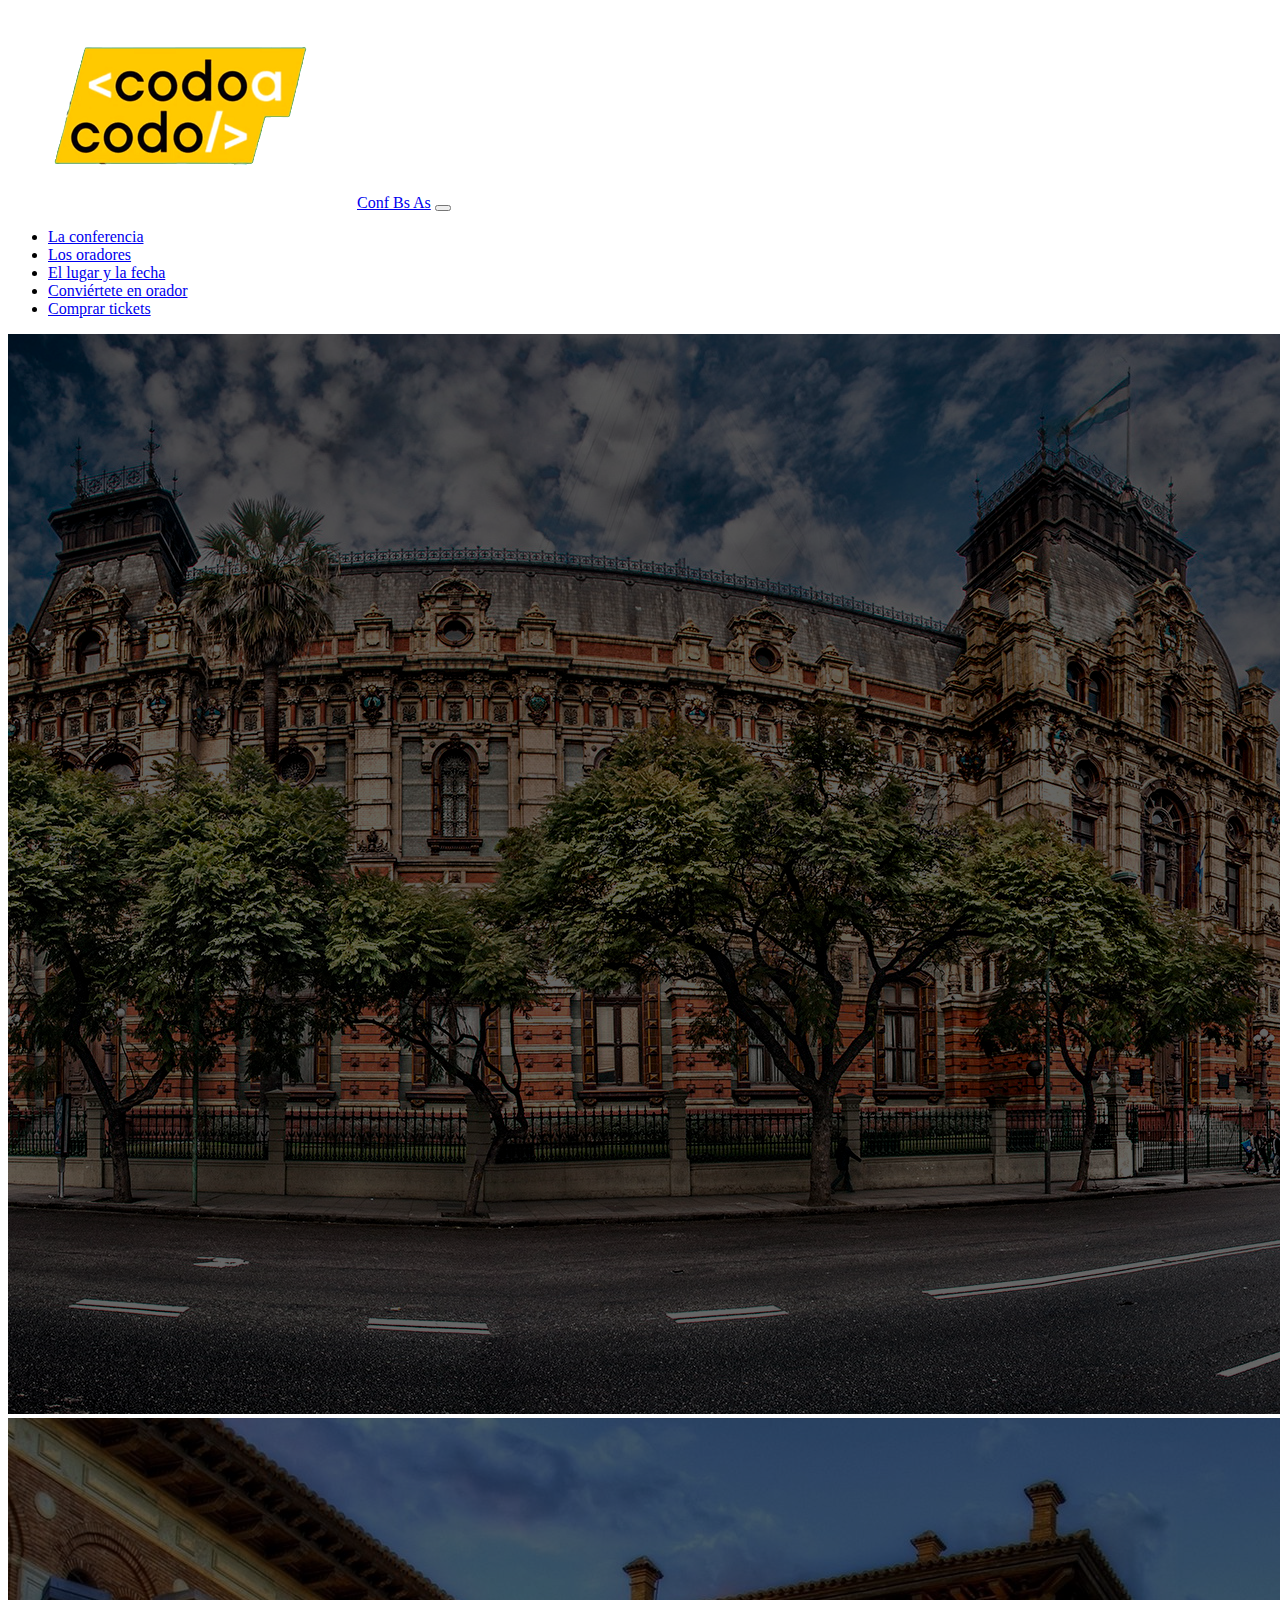
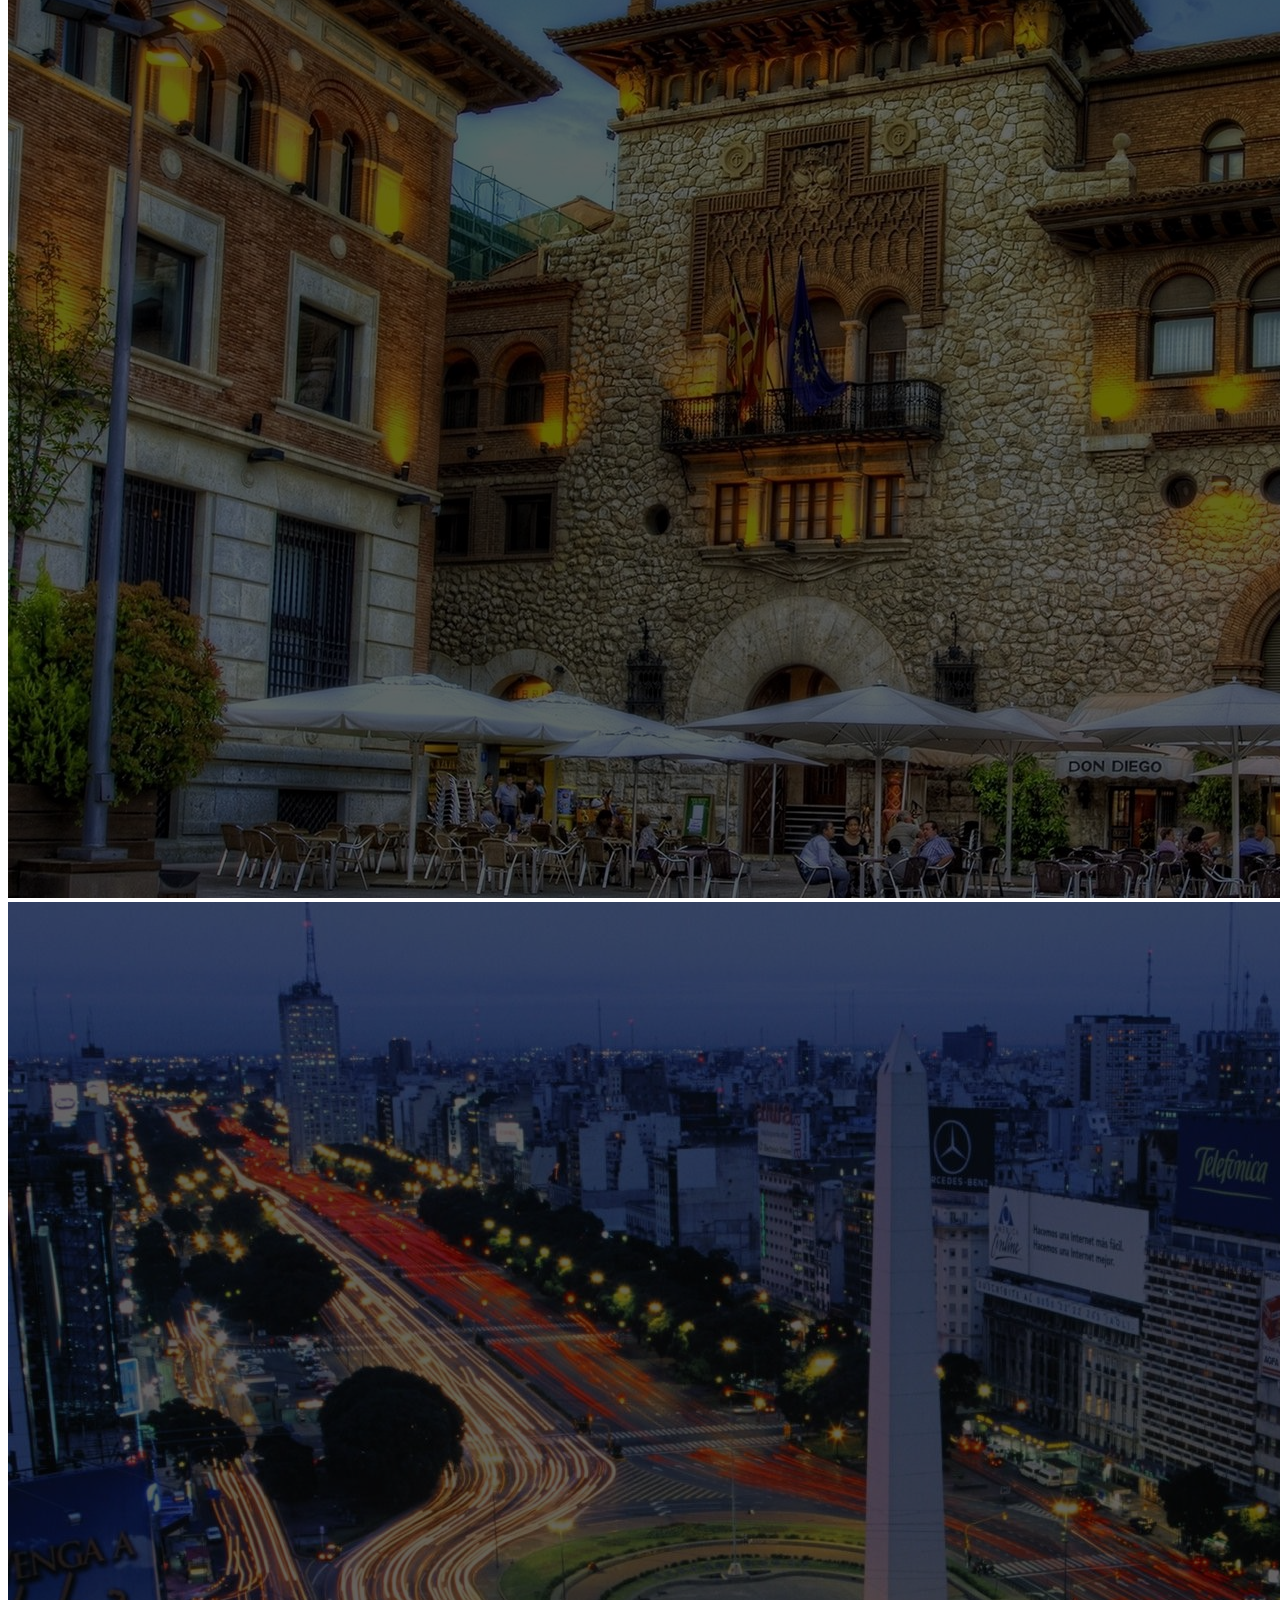
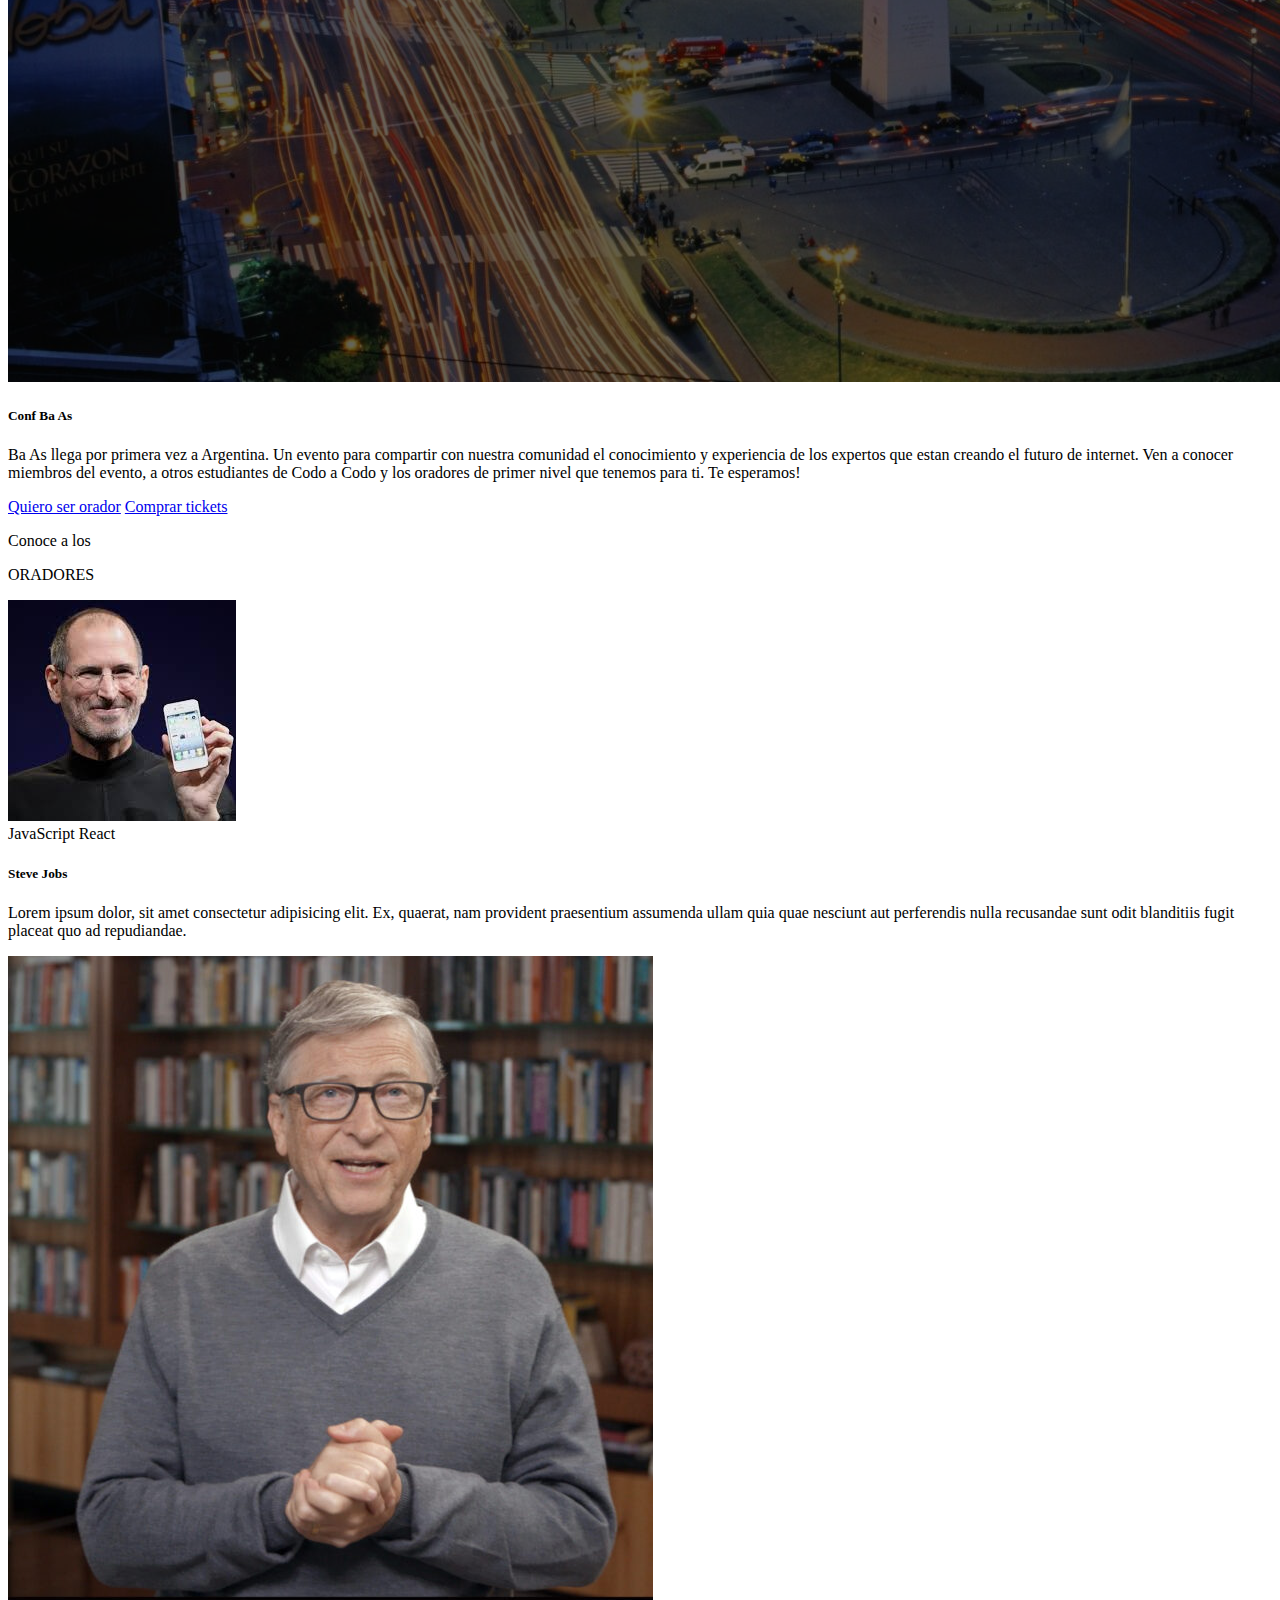
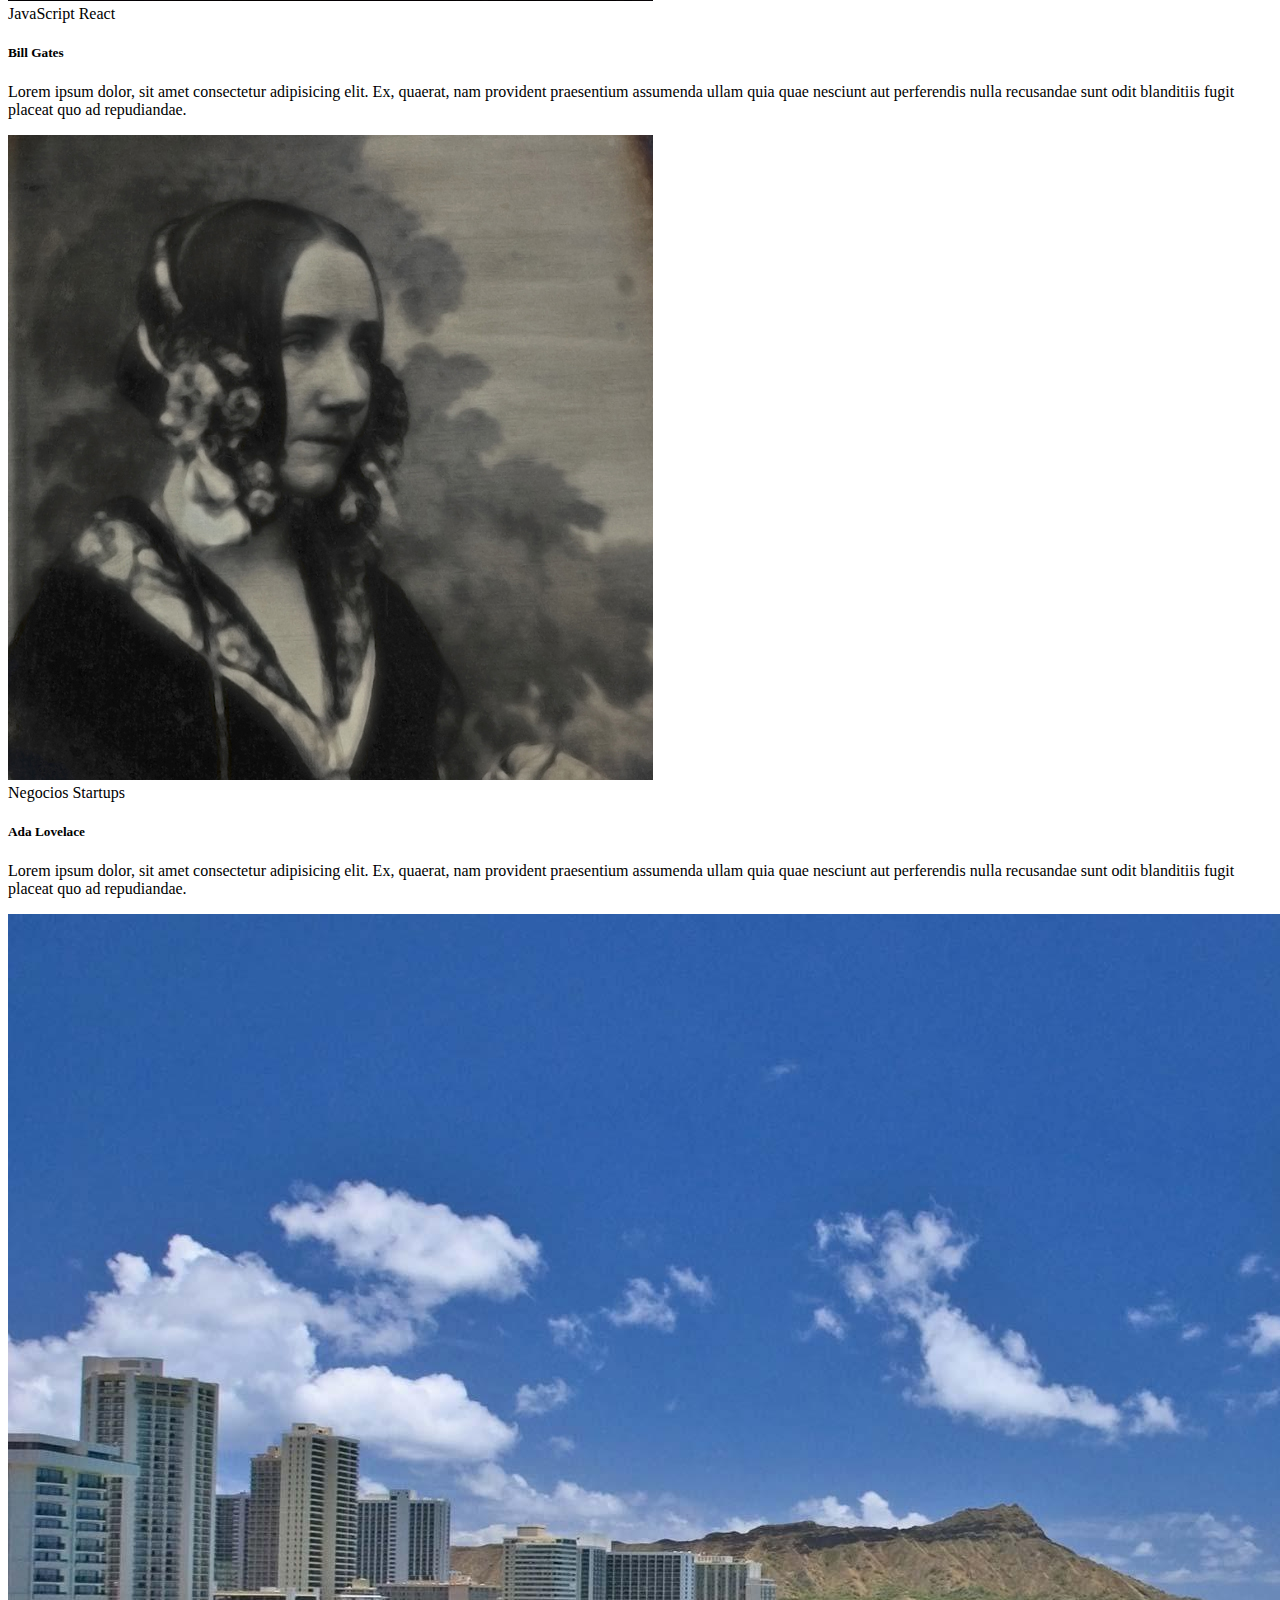
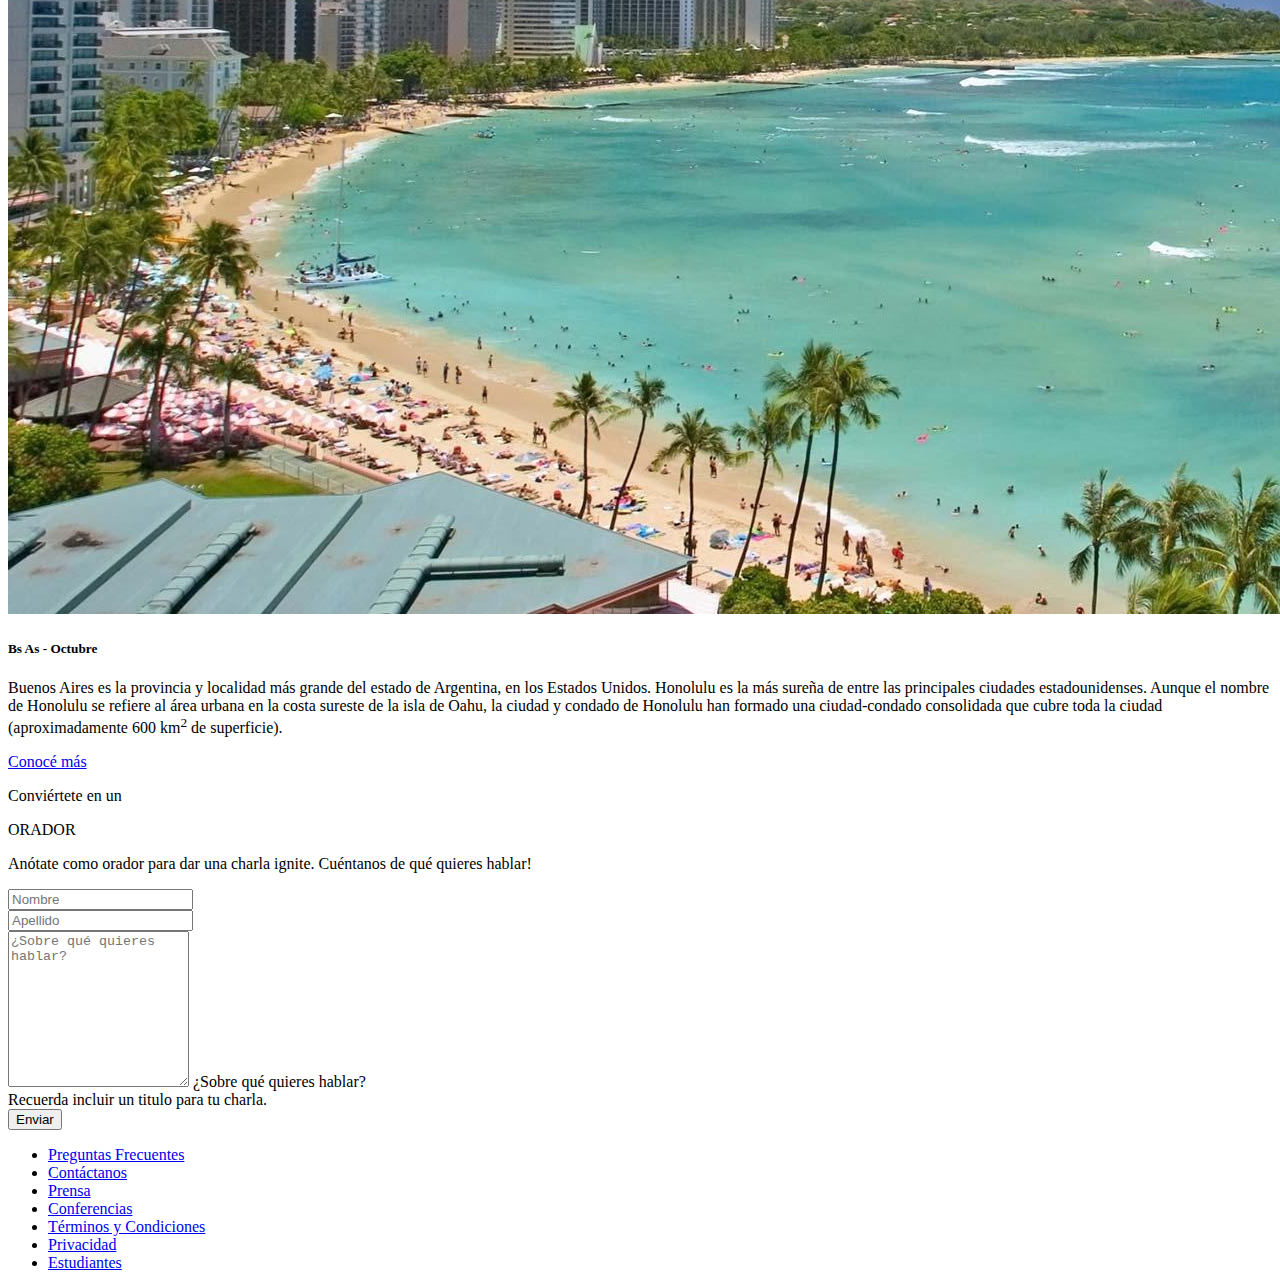
==== index.html @ 13a76f12 "Add files via upload" ====
<!DOCTYPE html>
<html lang="en">
<head>
    <meta charset="UTF-8">
    <meta http-equiv="X-UA-Compatible" content="IE=edge">
    <meta name="viewport" content="width=device-width, initial-scale=1.0">
    <link href="https://cdn.jsdelivr.net/npm/bootstrap@5.1.3/dist/css/bootstrap.min.css" rel="stylesheet" integrity="sha384-1BmE4kWBq78iYhFldvKuhfTAU6auU8tT94WrHftjDbrCEXSU1oBoqyl2QvZ6jIW3" crossorigin="anonymous">
    <link href="style.css" rel="stylesheet">
    <title>TP INTEGRADOR</title>
</head>
  <body>
   <header>
    
    <nav class="navbar fixed-top navbar-expand-lg navbar-dark bg-dark ">
      <div class="container">
        <div class="row">
          <div class="col-4">
        <a class="navbar-brand" href="#"><img src="./imagenes_integrador_front/codoacodo.png" alt="Codoacodo" class=" w-25">Conf Bs As</a></a>
        <button class="navbar-toggler" type="button" data-bs-toggle="collapse" data-bs-target="#navbarSupportedContent" aria-controls="navbarSupportedContent" aria-expanded="false" aria-label="Toggle navigation">
          <span class="navbar-toggler-icon"></span>
        </button></div>
        <div class="col-8">
        <div class="collapse navbar-collapse" id="navbarSupportedContent">
          <ul class="navbar-nav ms-auto mb-2 mb-lg-0">
            <li class="nav-item">
              <a class="nav-link active" aria-current="page" href="#">La conferencia</a>
            </li>
            <li class="nav-item">
              <a class="nav-link" href="#oradores">Los oradores</a>
            </li>
            <li class="nav-item">
              <a class="nav-link" href="#lugar">El lugar y la fecha</a>
            </li>
            <li class="nav-item">
              <a class="nav-link" href="#conviertete">Conviértete en orador</a>
            </li>
            <li class="nav-item">
              <a class="nav-link text-success" href="#">Comprar tickets</a>
            </li>
          </ul>
        </div>
      </div>
      </div>
      </div>
    </nav>
   </header>
   <main>
   <section>

    <div id="carouselExampleSlidesOnly" class=" carousel slide position-relative" data-bs-ride="carousel">
      <div class="carousel-inner">
        <div class="carousel-item active">
          <img src="./imagenes_integrador_front/ba1.jpg" class="d-block w-100 " alt="ba1">
        </div>
        <div class="carousel-item">
          <img src="./imagenes_integrador_front/ba2.jpg" class="d-block w-100" alt="ba2">
        </div>
        <div class="carousel-item">
          <img src="./imagenes_integrador_front/ba3.jpg" class="d-block w-100" alt="ba3">
        </div>
      </div>
    </div> 

        <div class="media-card w-50 position-absolute top-50 start-50 text-white">
          <div class="card-body text-end">
          <h5 class="card-title fs-2">Conf Ba As</h5>
          <p class="card-text fs-5">Ba As llega por primera vez a Argentina. Un evento para compartir con nuestra comunidad el conocimiento y experiencia de los expertos que estan creando el futuro de internet. Ven a conocer miembros del evento, a otros estudiantes de Codo a Codo y los oradores de primer nivel que tenemos para ti. Te esperamos!</p>
          <a href="#conviertete"  class="btn btn-outline-light fs-5">Quiero ser orador</a>
          <a href="#" class="btn btn-success fs-5">Comprar tickets</a>
        </div>
      </div>

      </section>
      
   <section id="oradores">
   <p class="text-center fs-5 mt-3">Conoce a los</p>
   <p class="text-center fs-3 fw-bold">ORADORES</h3>
    <div class="container">
    <div class="row">
      <div class="col-sm-12 col-md-4 mb-3">
        <div class="card h-100">
          <img src="./imagenes_integrador_front/steve.jpg" class="card-img-top" alt="steve">
          <div class="card-body">
            <span class="badge bg-warning text-dark">JavaScript</span>
            <span class="badge bg-info text-dark">React</span>
            <h5 class="card-title">Steve Jobs</h5>
            <p class="card-text">
              Lorem ipsum dolor, sit amet consectetur adipisicing elit. Ex,
              quaerat, nam provident praesentium assumenda ullam quia quae
              nesciunt aut perferendis nulla recusandae sunt odit blanditiis
              fugit placeat quo ad repudiandae.
            </p>
          </div>
        </div>
      </div>
      <div class="col-sm-12 col-md-4 mb-3">
        <div class="card h-100">
          <img src="./imagenes_integrador_front/bill.jpg" class="card-img-top" alt="bill">
          <div class="card-body">
            <span class="badge bg-warning text-dark">JavaScript</span>
                <span class="badge bg-info text-dark">React</span>
                <h5 class="card-title">Bill Gates</h5>
                <p class="card-text">
                  Lorem ipsum dolor, sit amet consectetur adipisicing elit. Ex,
                  quaerat, nam provident praesentium assumenda ullam quia quae
                  nesciunt aut perferendis nulla recusandae sunt odit blanditiis
                  fugit placeat quo ad repudiandae.
                </p>
          </div>
        </div>
      </div>
      <div class="col-sm-12 col-md-4 mb-3">
        <div class="card h-100">
          <img src="./imagenes_integrador_front/ada.jpeg" class="card-img-top" alt="ada">
          <div class="card-body">
            <span class="badge bg-secondary">Negocios</span>
            <span class="badge bg-danger">Startups</span>
            <h5 class="card-title">Ada Lovelace</h5>
            <p class="card-text">
              Lorem ipsum dolor, sit amet consectetur adipisicing elit. Ex,
              quaerat, nam provident praesentium assumenda ullam quia quae
              nesciunt aut perferendis nulla recusandae sunt odit blanditiis
              fugit placeat quo ad repudiandae.</p>
          </div>
        </div>
      </div>
    </div>
  </div>
   </section>
   <section id="lugar">
    <div class="container-fluid mt-3"> 
      <div class="row g-1">
        <div class="col-md-6 col-sm-12 ">
          <div class="card h-100">
         <img src="./imagenes_integrador_front/honolulu.jpg" class="img-fluid h-100"  alt="honolulu"/>
        </div>
        </div>
         <div class=" col-md-6 col-sm-12 ">
           <div class="card text-white bg-dark h-100 p-1">
           <div class="card-body">
           <h5 class="card-title fs-3">Bs As - Octubre</h5>
                 <p class="card-text">
                   Buenos Aires es la provincia y localidad más grande del estado
                   de Argentina, en los Estados Unidos. Honolulu es la más sureña
                   de entre las principales ciudades estadounidenses. Aunque el
                   nombre de Honolulu se refiere al área urbana en la costa
                   sureste de la isla de Oahu, la ciudad y condado de Honolulu
                   han formado una ciudad-condado consolidada que cubre toda la
                   ciudad (aproximadamente 600 km<sup>2</sup> de superficie).</p>
                 <a href="#" class="btn btn-outline-light">Conocé más</a>
        
       </div>
      </div>
      </div>
      </div>
    </div>
  </div>
   </section>
   <section id="conviertete">
     <div class="container">
       <div class="row mt-3">
         <div class="col">
          <p class="text-center fs-5 ">Conviértete en un</p>
          <p class="text-center fs-3 fw-bold">ORADOR</h3>
           <p class="text-center">Anótate como orador para dar una charla ignite. Cuéntanos de qué quieres hablar!</p>
          </div>
        </div>
           <form>
            <div class="row mb-3">
              <div class="col">
                <input type="text" class="form-control" placeholder="Nombre" aria-label="Nombre">
              </div>
              <div class="col">
                <input type="text" class="form-control" placeholder="Apellido" aria-label="Apellido">
              </div>
            </div>
            <div class="row mb-3">
                <div class=" col form-floating">
                  <textarea class="form-control" placeholder="¿Sobre qué quieres hablar?" id="floatingTextarea2" style="height: 150px"></textarea>
                  <label for="floatingTextarea2" class="fs-4 text-muted ">¿Sobre qué quieres hablar?</label>
                </div>
                <span >Recuerda incluir un titulo para tu charla.</span>
              </div>
            
            <button  type="submit" class="btn btn-success mb-3 w-100 fs-4">Enviar </button>
          </form>
         
       </div>
   </section>
  </main>
  <footer>
    <nav class="navbar navbar-expand-md navbar-dark bg-dark mt-3 ">
      <div class="container-fluid justify-content-center">
       
          <ul class="navbar-nav p-4 ms-5">
            <li class="nav-item">
              <a class="nav-link" href="#">Preguntas Frecuentes</a>
            </li>
            <li class="nav-item">
              <a class="nav-link" href="#">Contáctanos</a>
            </li>
            <li class="nav-item">
              <a class="nav-link" href="#">Prensa</a>
            </li>
            <li class="nav-item">
              <a class="nav-link" href="#">Conferencias</a>
            </li>
            <li class="nav-item">
              <a class="nav-link" href="#">Términos y Condiciones</a>
            </li>
            <li class="nav-item">
              <a class="nav-link" href="#">Privacidad</a>
            </li>
            <li class="nav-item">
              <a class="nav-link" href="#">Estudiantes</a>
            </li>
          </ul>
        
      </div>
    </nav>
  </footer>
    
    <script src="https://cdn.jsdelivr.net/npm/bootstrap@5.1.3/dist/js/bootstrap.bundle.min.js" integrity="sha384-ka7Sk0Gln4gmtz2MlQnikT1wXgYsOg+OMhuP+IlRH9sENBO0LRn5q+8nbTov4+1p" crossorigin="anonymous"></script>

</body>
</html>
---- style.css ----
.carousel-item img{
    
    filter: brightness(40%);
}
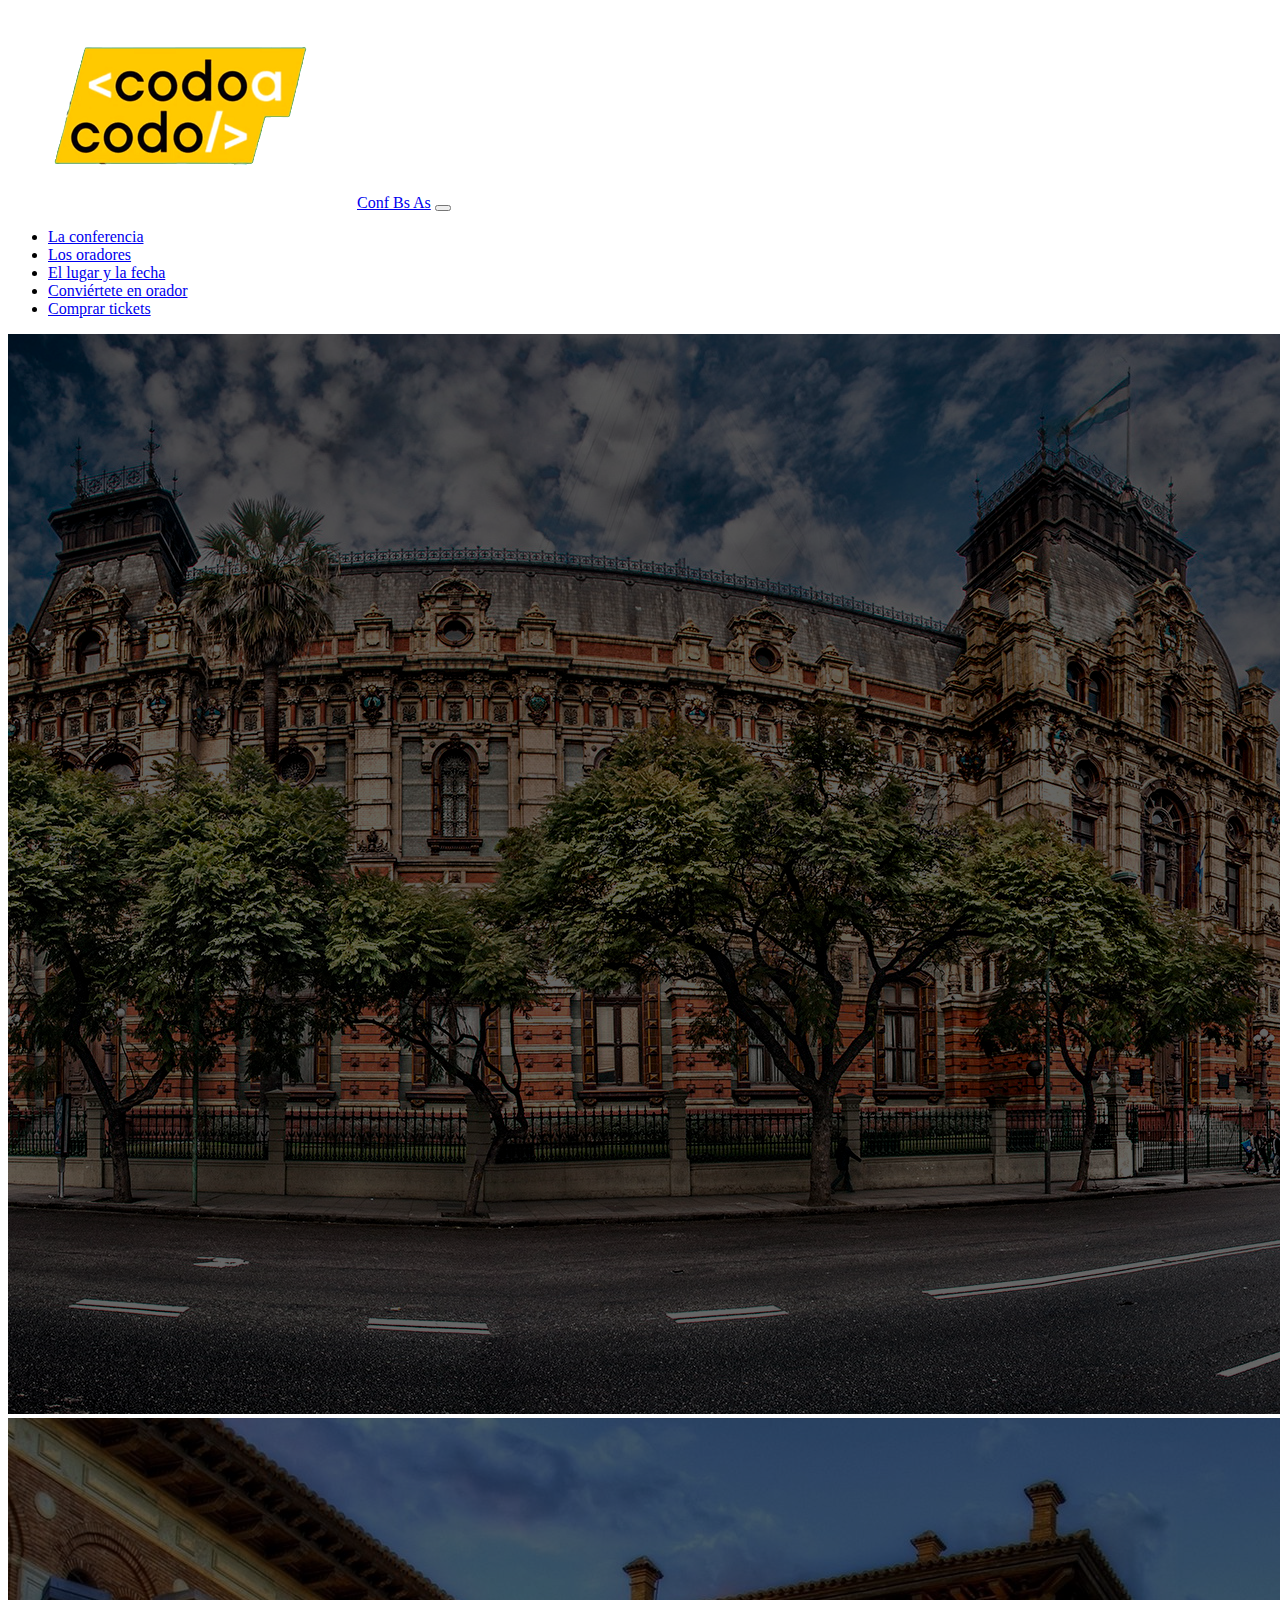
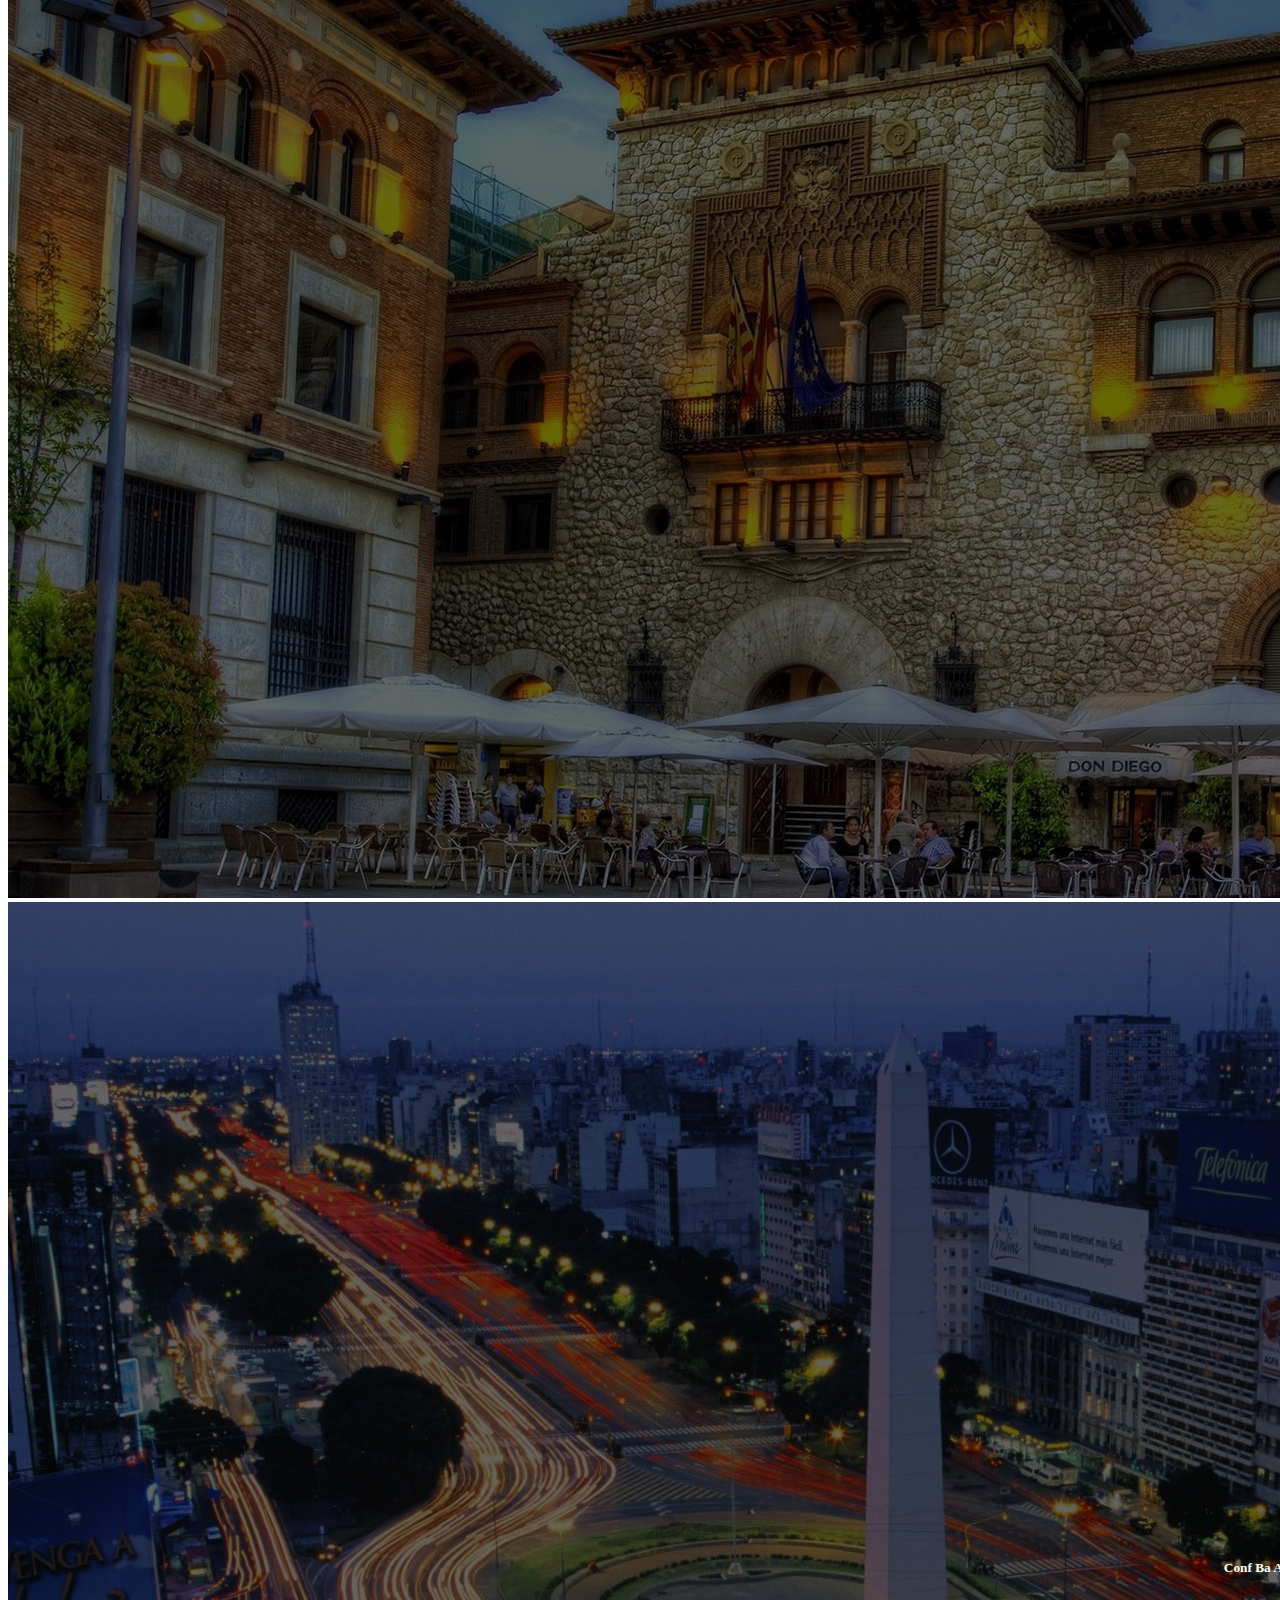
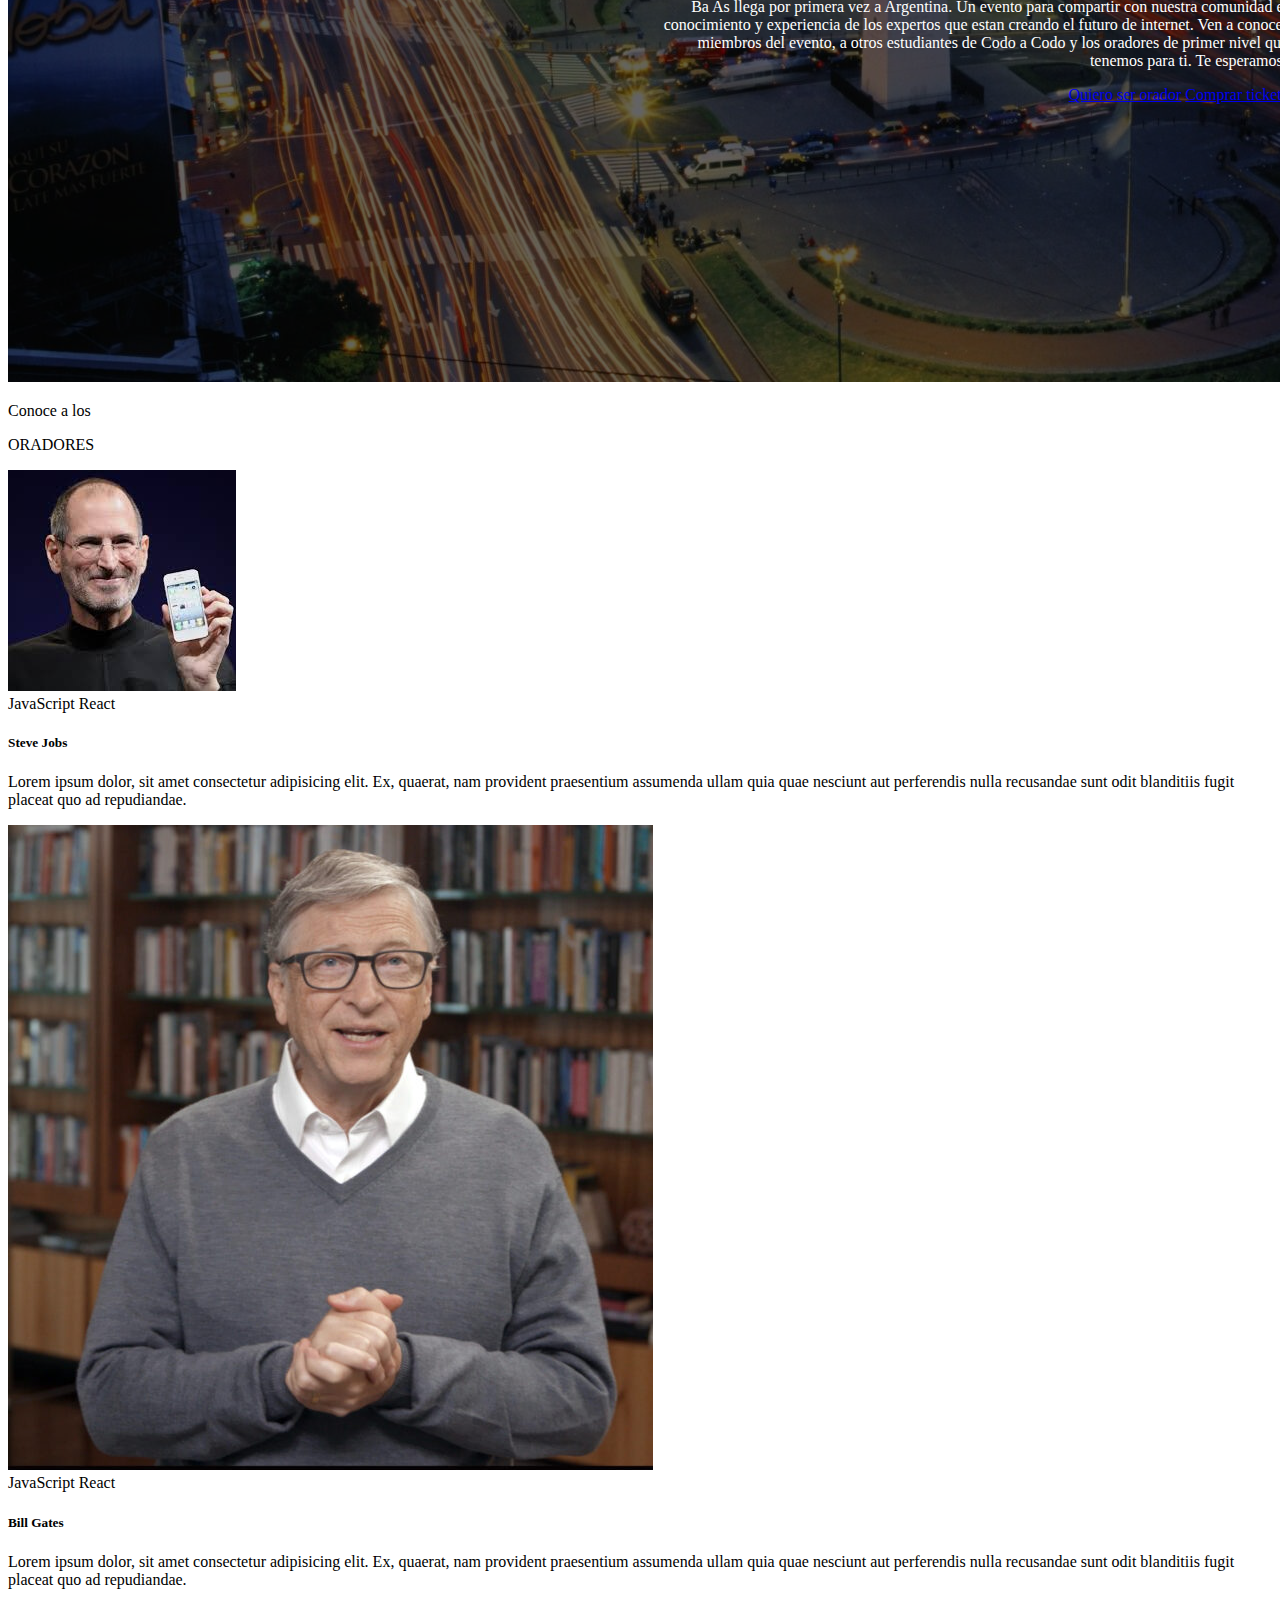
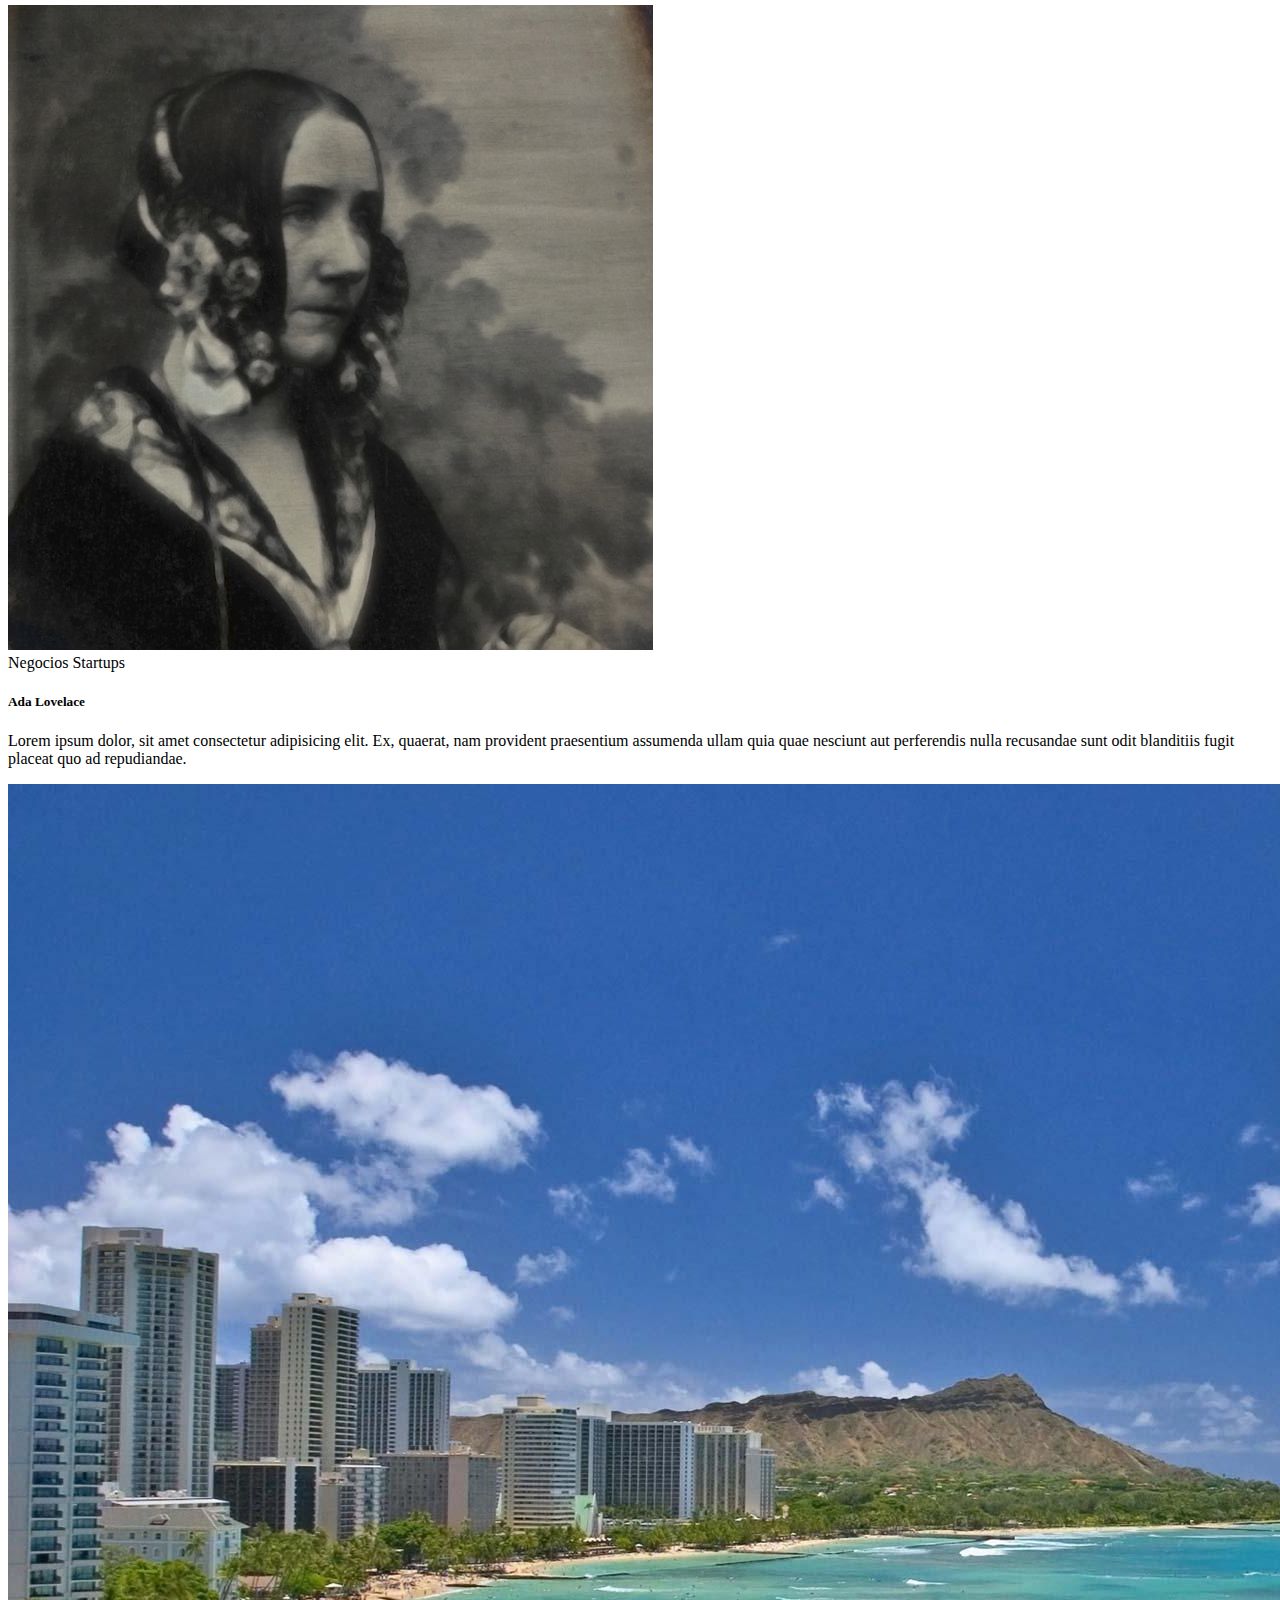
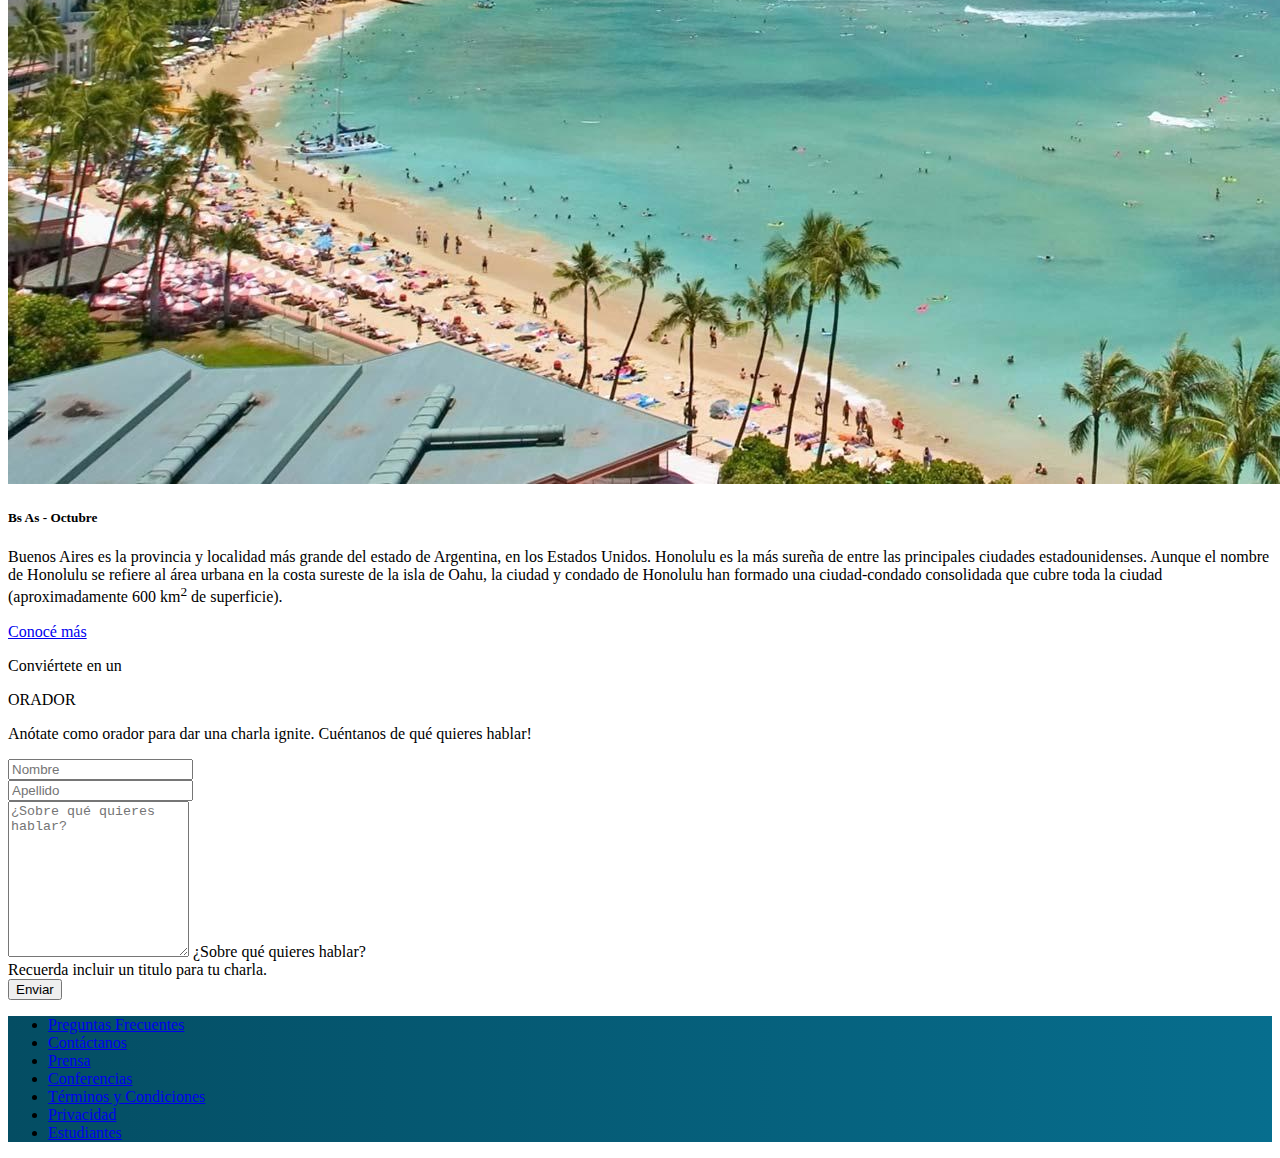
==== commit 1bc221f7: "Add files via upload" ====
--- a/index.html
+++ b/index.html
@@ -1,226 +1,245 @@
 <!DOCTYPE html>
 <html lang="en">
+
 <head>
-    <meta charset="UTF-8">
-    <meta http-equiv="X-UA-Compatible" content="IE=edge">
-    <meta name="viewport" content="width=device-width, initial-scale=1.0">
-    <link href="https://cdn.jsdelivr.net/npm/bootstrap@5.1.3/dist/css/bootstrap.min.css" rel="stylesheet" integrity="sha384-1BmE4kWBq78iYhFldvKuhfTAU6auU8tT94WrHftjDbrCEXSU1oBoqyl2QvZ6jIW3" crossorigin="anonymous">
-    <link href="style.css" rel="stylesheet">
-    <title>TP INTEGRADOR</title>
+  <meta charset="UTF-8">
+  <meta http-equiv="X-UA-Compatible" content="IE=edge">
+  <meta name="viewport" content="width=device-width, initial-scale=1.0">
+  <link href="https://cdn.jsdelivr.net/npm/bootstrap@5.1.3/dist/css/bootstrap.min.css" rel="stylesheet"
+    integrity="sha384-1BmE4kWBq78iYhFldvKuhfTAU6auU8tT94WrHftjDbrCEXSU1oBoqyl2QvZ6jIW3" crossorigin="anonymous">
+  <link href="style.css" rel="stylesheet">
+ 
+  <title>TP INTEGRADOR</title>
 </head>
-  <body>
-   <header>
-    
-    <nav class="navbar fixed-top navbar-expand-lg navbar-dark bg-dark ">
+
+<body>
+  <header>
+    <div class="container">
+      <nav class=" row navbar fixed-top navbar-expand-lg navbar-dark bg-dark ">
+
+        <div class="col-auto text-center">
+          <a class="navbar-brand " href="#"><img src="./imagenes_integrador_front/codoacodo.png" alt="Codoacodo"
+              class=" w-25">Conf Bs As</a>
+          <button class="navbar-toggler" type="button" data-bs-toggle="collapse"
+            data-bs-target="#navbarSupportedContent" aria-controls="navbarSupportedContent" aria-expanded="false"
+            aria-label="Toggle navigation">
+            <span class="navbar-toggler-icon"></span>
+          </button>
+        </div>
+
+
+        <div class="col-auto collapse navbar-collapse justify-content-end" id="navbarSupportedContent">
+          <ul class="navbar-nav mb-2 mb-lg-0">
+            <li class="nav-item">
+              <a class="nav-link active" aria-current="page" href="#descripcion">La conferencia</a>
+            </li>
+            <li class="nav-item">
+              <a class="nav-link" href="#oradores">Los oradores</a>
+            </li>
+            <li class="nav-item">
+              <a class="nav-link" href="#lugar">El lugar y la fecha</a>
+            </li>
+            <li class="nav-item">
+              <a class="nav-link" href="#conviertete">Conviértete en orador</a>
+            </li>
+            <li class="nav-item">
+              <a class="nav-link text-success" href="compra.html">Comprar tickets</a>
+            </li>
+          </ul>
+        </div>
+
+      </nav>
+    </div>
+
+  </header>
+  <main>
+    <section>
+
+      <div id="carouselExampleSlidesOnly" class="carousel slide " data-bs-ride="carousel">
+        <div class="carousel-inner">
+          <div class="carousel-item active">
+            <img src="./imagenes_integrador_front/ba1.jpg" class="d-block w-100 " alt="ba1">
+          </div>
+          <div class="carousel-item">
+            <img src="./imagenes_integrador_front/ba2.jpg" class="d-block w-100" alt="ba2">
+          </div>
+          <div class="carousel-item">
+            <img src="./imagenes_integrador_front/ba3.jpg" class="d-block w-100" alt="ba3">
+          </div>
+        </div>
+
+      </div>
+
+      <div class="descripcion" id="descripcion">
+        <div class="card-body">
+          <h5 class="card-title fs-2">Conf Ba As</h5>
+          <p class="card-text fs-5">Ba As llega por primera vez a Argentina. Un evento para compartir con nuestra
+            comunidad el conocimiento y experiencia de los expertos que estan creando el futuro de internet. Ven a
+            conocer miembros del evento, a otros estudiantes de Codo a Codo y los oradores de primer nivel que tenemos
+            para ti. Te esperamos!</p>
+          <a href="#conviertete" class=" btn-orador btn btn-outline-light fs-5">Quiero ser orador</a>
+          <a href="compra.html" class="btn btn-success fs-5">Comprar tickets</a>
+
+        </div>
+      </div>
+
+    </section>
+
+    <section id="oradores">
+
       <div class="container">
-        <div class="row">
-          <div class="col-4">
-        <a class="navbar-brand" href="#"><img src="./imagenes_integrador_front/codoacodo.png" alt="Codoacodo" class=" w-25">Conf Bs As</a></a>
-        <button class="navbar-toggler" type="button" data-bs-toggle="collapse" data-bs-target="#navbarSupportedContent" aria-controls="navbarSupportedContent" aria-expanded="false" aria-label="Toggle navigation">
-          <span class="navbar-toggler-icon"></span>
-        </button></div>
-        <div class="col-8">
-        <div class="collapse navbar-collapse" id="navbarSupportedContent">
-          <ul class="navbar-nav ms-auto mb-2 mb-lg-0">
-            <li class="nav-item">
-              <a class="nav-link active" aria-current="page" href="#">La conferencia</a>
-            </li>
-            <li class="nav-item">
-              <a class="nav-link" href="#oradores">Los oradores</a>
-            </li>
-            <li class="nav-item">
-              <a class="nav-link" href="#lugar">El lugar y la fecha</a>
-            </li>
-            <li class="nav-item">
-              <a class="nav-link" href="#conviertete">Conviértete en orador</a>
-            </li>
-            <li class="nav-item">
-              <a class="nav-link text-success" href="#">Comprar tickets</a>
-            </li>
-          </ul>
-        </div>
-      </div>
-      </div>
-      </div>
-    </nav>
-   </header>
-   <main>
-   <section>
-
-    <div id="carouselExampleSlidesOnly" class=" carousel slide position-relative" data-bs-ride="carousel">
-      <div class="carousel-inner">
-        <div class="carousel-item active">
-          <img src="./imagenes_integrador_front/ba1.jpg" class="d-block w-100 " alt="ba1">
-        </div>
-        <div class="carousel-item">
-          <img src="./imagenes_integrador_front/ba2.jpg" class="d-block w-100" alt="ba2">
-        </div>
-        <div class="carousel-item">
-          <img src="./imagenes_integrador_front/ba3.jpg" class="d-block w-100" alt="ba3">
-        </div>
-      </div>
-    </div> 
-
-        <div class="media-card w-50 position-absolute top-50 start-50 text-white">
-          <div class="card-body text-end">
-          <h5 class="card-title fs-2">Conf Ba As</h5>
-          <p class="card-text fs-5">Ba As llega por primera vez a Argentina. Un evento para compartir con nuestra comunidad el conocimiento y experiencia de los expertos que estan creando el futuro de internet. Ven a conocer miembros del evento, a otros estudiantes de Codo a Codo y los oradores de primer nivel que tenemos para ti. Te esperamos!</p>
-          <a href="#conviertete"  class="btn btn-outline-light fs-5">Quiero ser orador</a>
-          <a href="#" class="btn btn-success fs-5">Comprar tickets</a>
-        </div>
-      </div>
-
-      </section>
-      
-   <section id="oradores">
-   <p class="text-center fs-5 mt-3">Conoce a los</p>
-   <p class="text-center fs-3 fw-bold">ORADORES</h3>
-    <div class="container">
-    <div class="row">
-      <div class="col-sm-12 col-md-4 mb-3">
-        <div class="card h-100">
-          <img src="./imagenes_integrador_front/steve.jpg" class="card-img-top" alt="steve">
-          <div class="card-body">
-            <span class="badge bg-warning text-dark">JavaScript</span>
-            <span class="badge bg-info text-dark">React</span>
-            <h5 class="card-title">Steve Jobs</h5>
-            <p class="card-text">
-              Lorem ipsum dolor, sit amet consectetur adipisicing elit. Ex,
-              quaerat, nam provident praesentium assumenda ullam quia quae
-              nesciunt aut perferendis nulla recusandae sunt odit blanditiis
-              fugit placeat quo ad repudiandae.
-            </p>
-          </div>
-        </div>
-      </div>
-      <div class="col-sm-12 col-md-4 mb-3">
-        <div class="card h-100">
-          <img src="./imagenes_integrador_front/bill.jpg" class="card-img-top" alt="bill">
-          <div class="card-body">
-            <span class="badge bg-warning text-dark">JavaScript</span>
+        <div class="row mt-3">
+          <div class="col text-center">
+            <p class="fs-5 mt-3">Conoce a los</p>
+            <p class="fs-3 fw-bold">ORADORES</h3>
+          </div>
+        </div>
+        <div class="row row-cols-1 row-cols-md-3 g-4 mb-5">
+          <div class="col">
+            <div class="card h-100">
+              <img src="./imagenes_integrador_front/steve.jpg" class="card-img-top" alt="steve">
+              <div class="card-body">
+                <span class="badge bg-warning text-dark">JavaScript</span>
                 <span class="badge bg-info text-dark">React</span>
-                <h5 class="card-title">Bill Gates</h5>
+                <h5 class="card-title">Steve Jobs</h5>
                 <p class="card-text">
                   Lorem ipsum dolor, sit amet consectetur adipisicing elit. Ex,
                   quaerat, nam provident praesentium assumenda ullam quia quae
                   nesciunt aut perferendis nulla recusandae sunt odit blanditiis
                   fugit placeat quo ad repudiandae.
                 </p>
-          </div>
-        </div>
-      </div>
-      <div class="col-sm-12 col-md-4 mb-3">
-        <div class="card h-100">
-          <img src="./imagenes_integrador_front/ada.jpeg" class="card-img-top" alt="ada">
-          <div class="card-body">
-            <span class="badge bg-secondary">Negocios</span>
-            <span class="badge bg-danger">Startups</span>
-            <h5 class="card-title">Ada Lovelace</h5>
-            <p class="card-text">
-              Lorem ipsum dolor, sit amet consectetur adipisicing elit. Ex,
-              quaerat, nam provident praesentium assumenda ullam quia quae
-              nesciunt aut perferendis nulla recusandae sunt odit blanditiis
-              fugit placeat quo ad repudiandae.</p>
-          </div>
-        </div>
-      </div>
-    </div>
-  </div>
-   </section>
-   <section id="lugar">
-    <div class="container-fluid mt-3"> 
-      <div class="row g-1">
-        <div class="col-md-6 col-sm-12 ">
-          <div class="card h-100">
-         <img src="./imagenes_integrador_front/honolulu.jpg" class="img-fluid h-100"  alt="honolulu"/>
-        </div>
-        </div>
-         <div class=" col-md-6 col-sm-12 ">
-           <div class="card text-white bg-dark h-100 p-1">
-           <div class="card-body">
-           <h5 class="card-title fs-3">Bs As - Octubre</h5>
-                 <p class="card-text">
-                   Buenos Aires es la provincia y localidad más grande del estado
-                   de Argentina, en los Estados Unidos. Honolulu es la más sureña
-                   de entre las principales ciudades estadounidenses. Aunque el
-                   nombre de Honolulu se refiere al área urbana en la costa
-                   sureste de la isla de Oahu, la ciudad y condado de Honolulu
-                   han formado una ciudad-condado consolidada que cubre toda la
-                   ciudad (aproximadamente 600 km<sup>2</sup> de superficie).</p>
-                 <a href="#" class="btn btn-outline-light">Conocé más</a>
-        
-       </div>
-      </div>
-      </div>
-      </div>
-    </div>
-  </div>
-   </section>
-   <section id="conviertete">
-     <div class="container">
-       <div class="row mt-3">
-         <div class="col">
-          <p class="text-center fs-5 ">Conviértete en un</p>
-          <p class="text-center fs-3 fw-bold">ORADOR</h3>
-           <p class="text-center">Anótate como orador para dar una charla ignite. Cuéntanos de qué quieres hablar!</p>
-          </div>
-        </div>
-           <form>
-            <div class="row mb-3">
-              <div class="col">
-                <input type="text" class="form-control" placeholder="Nombre" aria-label="Nombre">
-              </div>
-              <div class="col">
-                <input type="text" class="form-control" placeholder="Apellido" aria-label="Apellido">
-              </div>
-            </div>
-            <div class="row mb-3">
-                <div class=" col form-floating">
-                  <textarea class="form-control" placeholder="¿Sobre qué quieres hablar?" id="floatingTextarea2" style="height: 150px"></textarea>
-                  <label for="floatingTextarea2" class="fs-4 text-muted ">¿Sobre qué quieres hablar?</label>
-                </div>
-                <span >Recuerda incluir un titulo para tu charla.</span>
-              </div>
-            
-            <button  type="submit" class="btn btn-success mb-3 w-100 fs-4">Enviar </button>
-          </form>
-         
-       </div>
-   </section>
+              </div>
+            </div>
+          </div>
+          <div class="col">
+            <div class="card h-100">
+              <img src="./imagenes_integrador_front/bill.jpg" class="card-img-top" alt="bill">
+              <div class="card-body">
+                <span class="badge bg-warning text-dark">JavaScript</span>
+                <span class="badge bg-info text-dark">React</span>
+                <h5 class="card-title">Bill Gates</h5>
+                <p class="card-text">
+                  Lorem ipsum dolor, sit amet consectetur adipisicing elit. Ex,
+                  quaerat, nam provident praesentium assumenda ullam quia quae
+                  nesciunt aut perferendis nulla recusandae sunt odit blanditiis
+                  fugit placeat quo ad repudiandae.
+                </p>
+              </div>
+            </div>
+          </div>
+          <div class="col">
+            <div class="card h-100">
+              <img src="./imagenes_integrador_front/ada.jpeg" class="card-img-top" alt="ada">
+              <div class="card-body">
+                <span class="badge bg-secondary">Negocios</span>
+                <span class="badge bg-danger">Startups</span>
+                <h5 class="card-title">Ada Lovelace</h5>
+                <p class="card-text">
+                  Lorem ipsum dolor, sit amet consectetur adipisicing elit. Ex,
+                  quaerat, nam provident praesentium assumenda ullam quia quae
+                  nesciunt aut perferendis nulla recusandae sunt odit blanditiis
+                  fugit placeat quo ad repudiandae.</p>
+              </div>
+            </div>
+          </div>
+        </div>
+      </div>
+    </section>
+    <section id="lugar">
+      <div class="container-fluid">
+        <div class="row row-cols-1 row-cols-md-2 g-1">
+          <div class="col ">
+            <img src="./imagenes_integrador_front/honolulu.jpg" class="img-fluid h-100" alt="honolulu">
+          </div>
+          <div class=" col ">
+            <div class="card text-white bg-dark h-100 p-1">
+              <div class="card-body">
+                <h5 class="card-title fs-3">Bs As - Octubre</h5>
+                <p class="card-text">
+                  Buenos Aires es la provincia y localidad más grande del estado
+                  de Argentina, en los Estados Unidos. Honolulu es la más sureña
+                  de entre las principales ciudades estadounidenses. Aunque el
+                  nombre de Honolulu se refiere al área urbana en la costa
+                  sureste de la isla de Oahu, la ciudad y condado de Honolulu
+                  han formado una ciudad-condado consolidada que cubre toda la
+                  ciudad (aproximadamente 600 km<sup>2</sup> de superficie).</p>
+                <a href="#" class="btn btn-outline-light">Conocé más</a>
+
+              </div>
+            </div>
+          </div>
+        </div>
+      </div>
+      </div>
+    </section>
+    <section id="conviertete">
+      <div class="container">
+        <div class="row mt-3">
+          <div class="col text-center">
+            <p class="fs-5 ">Conviértete en un</p>
+            <p class="fs-3 fw-bold">ORADOR</h3>
+            <p>Anótate como orador para dar una charla ignite. Cuéntanos de qué quieres hablar!</p>
+          </div>
+        </div>
+        <form>
+          <div class="row mb-3">
+            <div class="col">
+              <input type="text" class="form-control" placeholder="Nombre" aria-label="Nombre">
+            </div>
+            <div class="col">
+              <input type="text" class="form-control" placeholder="Apellido" aria-label="Apellido">
+            </div>
+          </div>
+          <div class="row mb-3">
+            <div class=" col form-floating">
+              <textarea class="form-control" placeholder="¿Sobre qué quieres hablar?" id="floatingTextarea2"
+                style="height: 150px"></textarea>
+              <label for="floatingTextarea2" class="fs-4 text-muted ">¿Sobre qué quieres hablar?</label>
+            </div>
+            <span>Recuerda incluir un titulo para tu charla.</span>
+          </div>
+
+          <button type="submit" class="btn btn-success mb-3 w-100 fs-4">Enviar </button>
+        </form>
+
+      </div>
+    </section>
   </main>
   <footer>
-    <nav class="navbar navbar-expand-md navbar-dark bg-dark mt-3 ">
-      <div class="container-fluid justify-content-center">
-       
-          <ul class="navbar-nav p-4 ms-5">
-            <li class="nav-item">
-              <a class="nav-link" href="#">Preguntas Frecuentes</a>
-            </li>
-            <li class="nav-item">
-              <a class="nav-link" href="#">Contáctanos</a>
-            </li>
-            <li class="nav-item">
-              <a class="nav-link" href="#">Prensa</a>
-            </li>
-            <li class="nav-item">
-              <a class="nav-link" href="#">Conferencias</a>
-            </li>
-            <li class="nav-item">
-              <a class="nav-link" href="#">Términos y Condiciones</a>
-            </li>
-            <li class="nav-item">
-              <a class="nav-link" href="#">Privacidad</a>
-            </li>
-            <li class="nav-item">
-              <a class="nav-link" href="#">Estudiantes</a>
-            </li>
-          </ul>
-        
-      </div>
-    </nav>
+    <div class="container-fluid">
+      <nav class="row justify-content-center navbar navbar-expand-md mt-3 p-4 ">
+
+        <ul class=" col-auto navbar-nav text-white">
+          <li class="nav-item">
+            <a class="nav-link text-reset " href="#">Preguntas Frecuentes</a>
+          </li>
+          <li class="nav-item">
+            <a class="nav-link text-reset" href="#">Contáctanos</a>
+          </li>
+          <li class="nav-item">
+            <a class="nav-link text-reset" href="#">Prensa</a>
+          </li>
+          <li class="nav-item">
+            <a class="nav-link text-reset" href="#">Conferencias</a>
+          </li>
+          <li class="nav-item">
+            <a class="nav-link text-reset" href="#">Términos y Condiciones</a>
+          </li>
+          <li class="nav-item">
+            <a class="nav-link text-reset" href="#">Privacidad</a>
+          </li>
+          <li class="nav-item">
+            <a class="nav-link text-reset" href="#">Estudiantes</a>
+          </li>
+        </ul>
+      </nav>
+    </div>
   </footer>
-    
-    <script src="https://cdn.jsdelivr.net/npm/bootstrap@5.1.3/dist/js/bootstrap.bundle.min.js" integrity="sha384-ka7Sk0Gln4gmtz2MlQnikT1wXgYsOg+OMhuP+IlRH9sENBO0LRn5q+8nbTov4+1p" crossorigin="anonymous"></script>
+
+  <script src="https://cdn.jsdelivr.net/npm/bootstrap@5.1.3/dist/js/bootstrap.bundle.min.js"
+    integrity="sha384-ka7Sk0Gln4gmtz2MlQnikT1wXgYsOg+OMhuP+IlRH9sENBO0LRn5q+8nbTov4+1p"
+    crossorigin="anonymous"></script>
 
 </body>
-</html>+
+</html> --- a/style.css
+++ b/style.css
@@ -1,12 +1,66 @@
+
+
 
 .carousel-item img{
     
     filter: brightness(40%);
 }
 
+footer{
+    background-image: linear-gradient(to right, #044D63   ,#076E8E  );
+
+}
+
+.total{
+   background-color: #9EDBEE ;
+   border: none;
+   border-radius: 10px ;
+}
+
+
+@media only screen and (min-width:1100px){
+
+    .carousel {
+        position:relative;
+    }
+
+    .descripcion {
+        position:absolute;
+        color:white;
+        width: 50%;
+        margin-top: -35%; 
+        margin-left:50%;
+        text-align: end;
+  
+
+    }
+
+}
+
+@media only screen and (max-width:1100px){
+
+.descripcion{
+    text-align: center;
+    
+}
+.descripcion h5{
+    display: inline;
+    background-color: #F1C40F  ;
+    border-radius: 8px;
+}
+
+.descripcion p{
+   font-weight:500;
+}
+
+.btn-orador{
+    border: 2px solid #A2A5A6 ;
+    color: black;
+   
+}
 
 
 
 
 
-
+}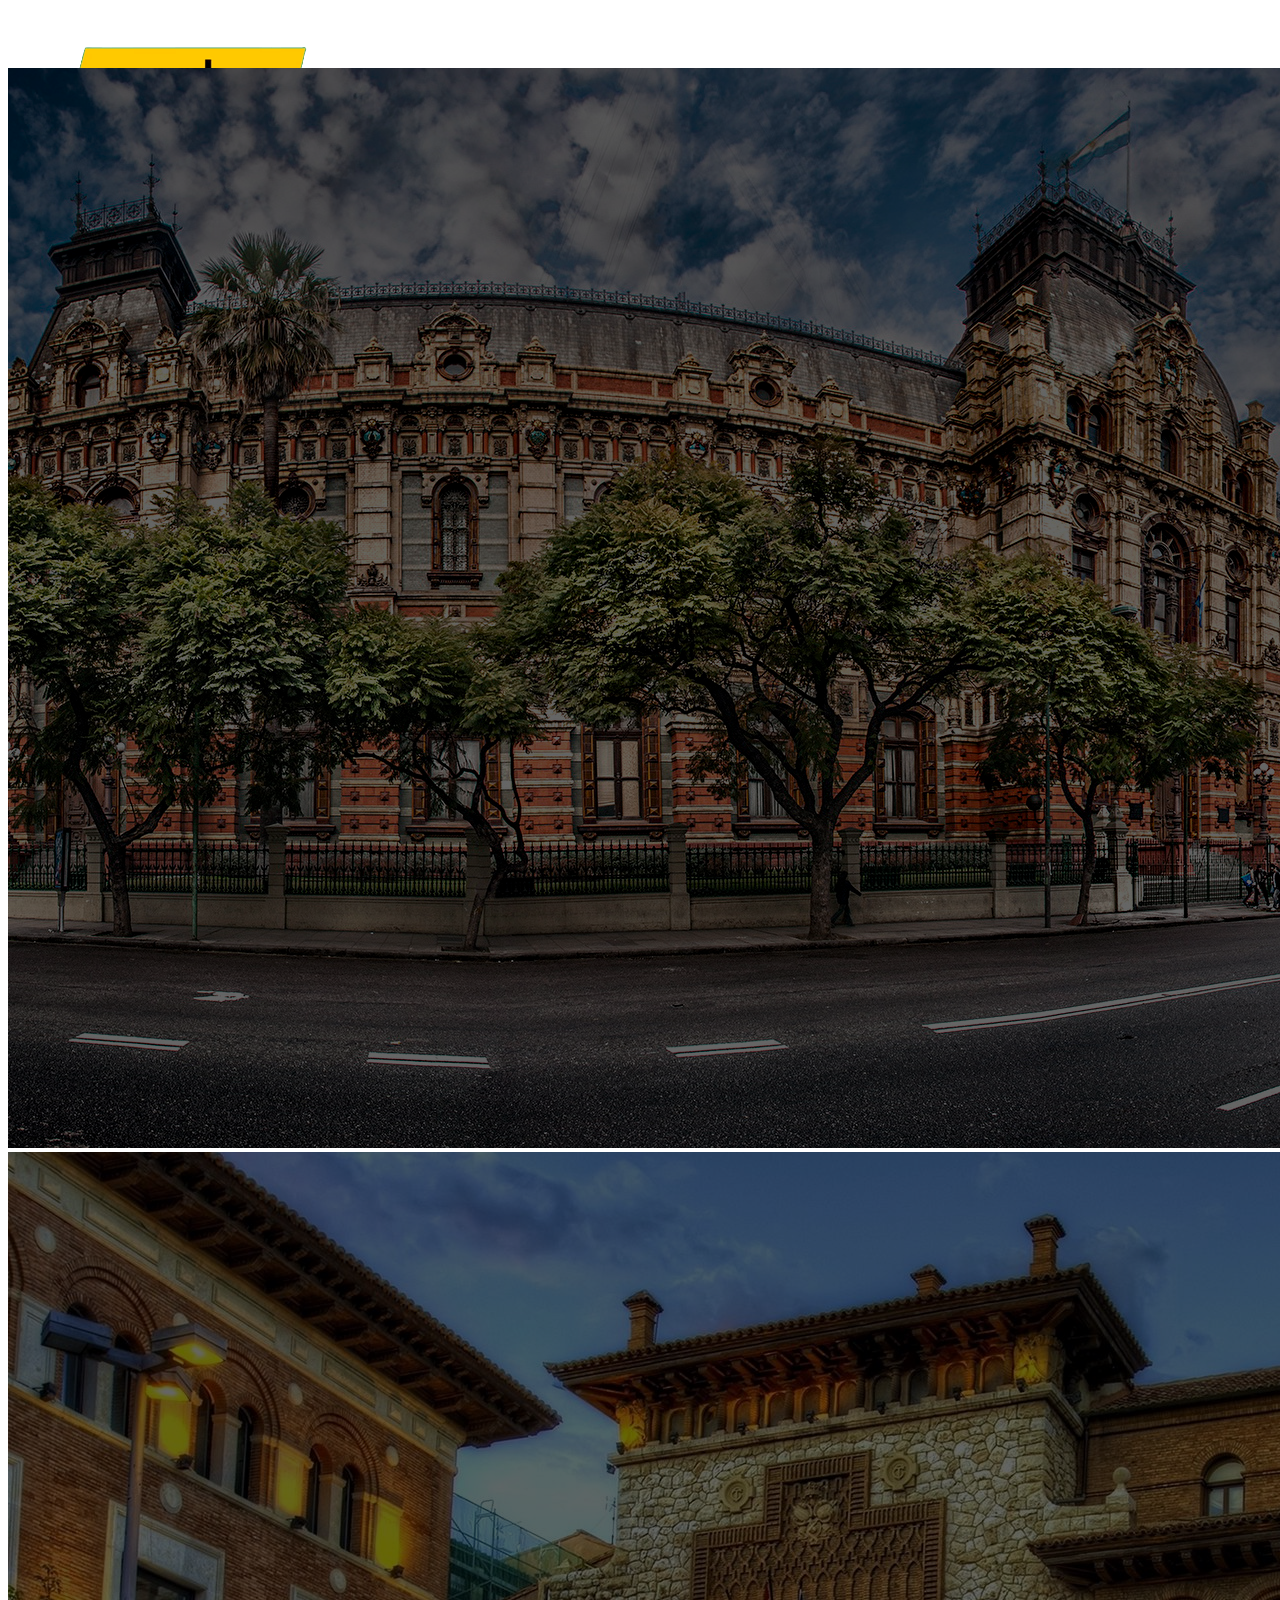
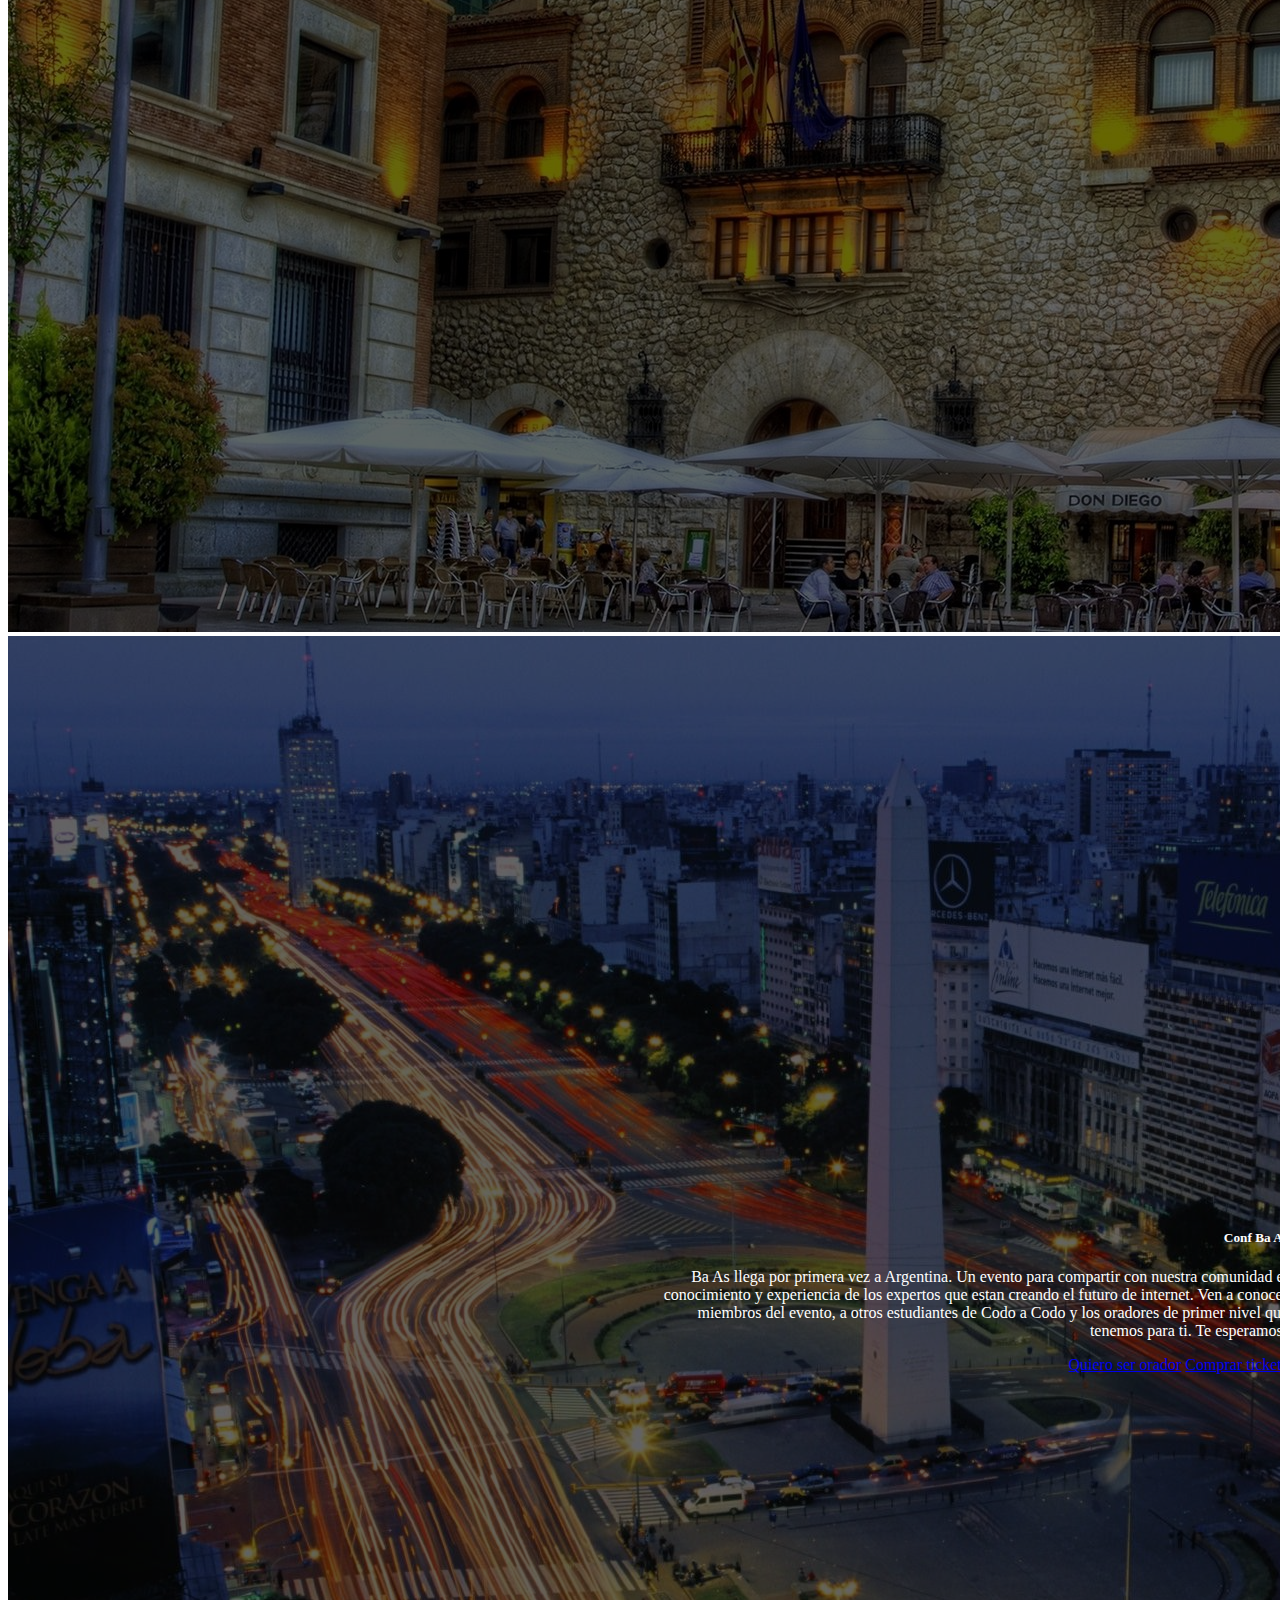
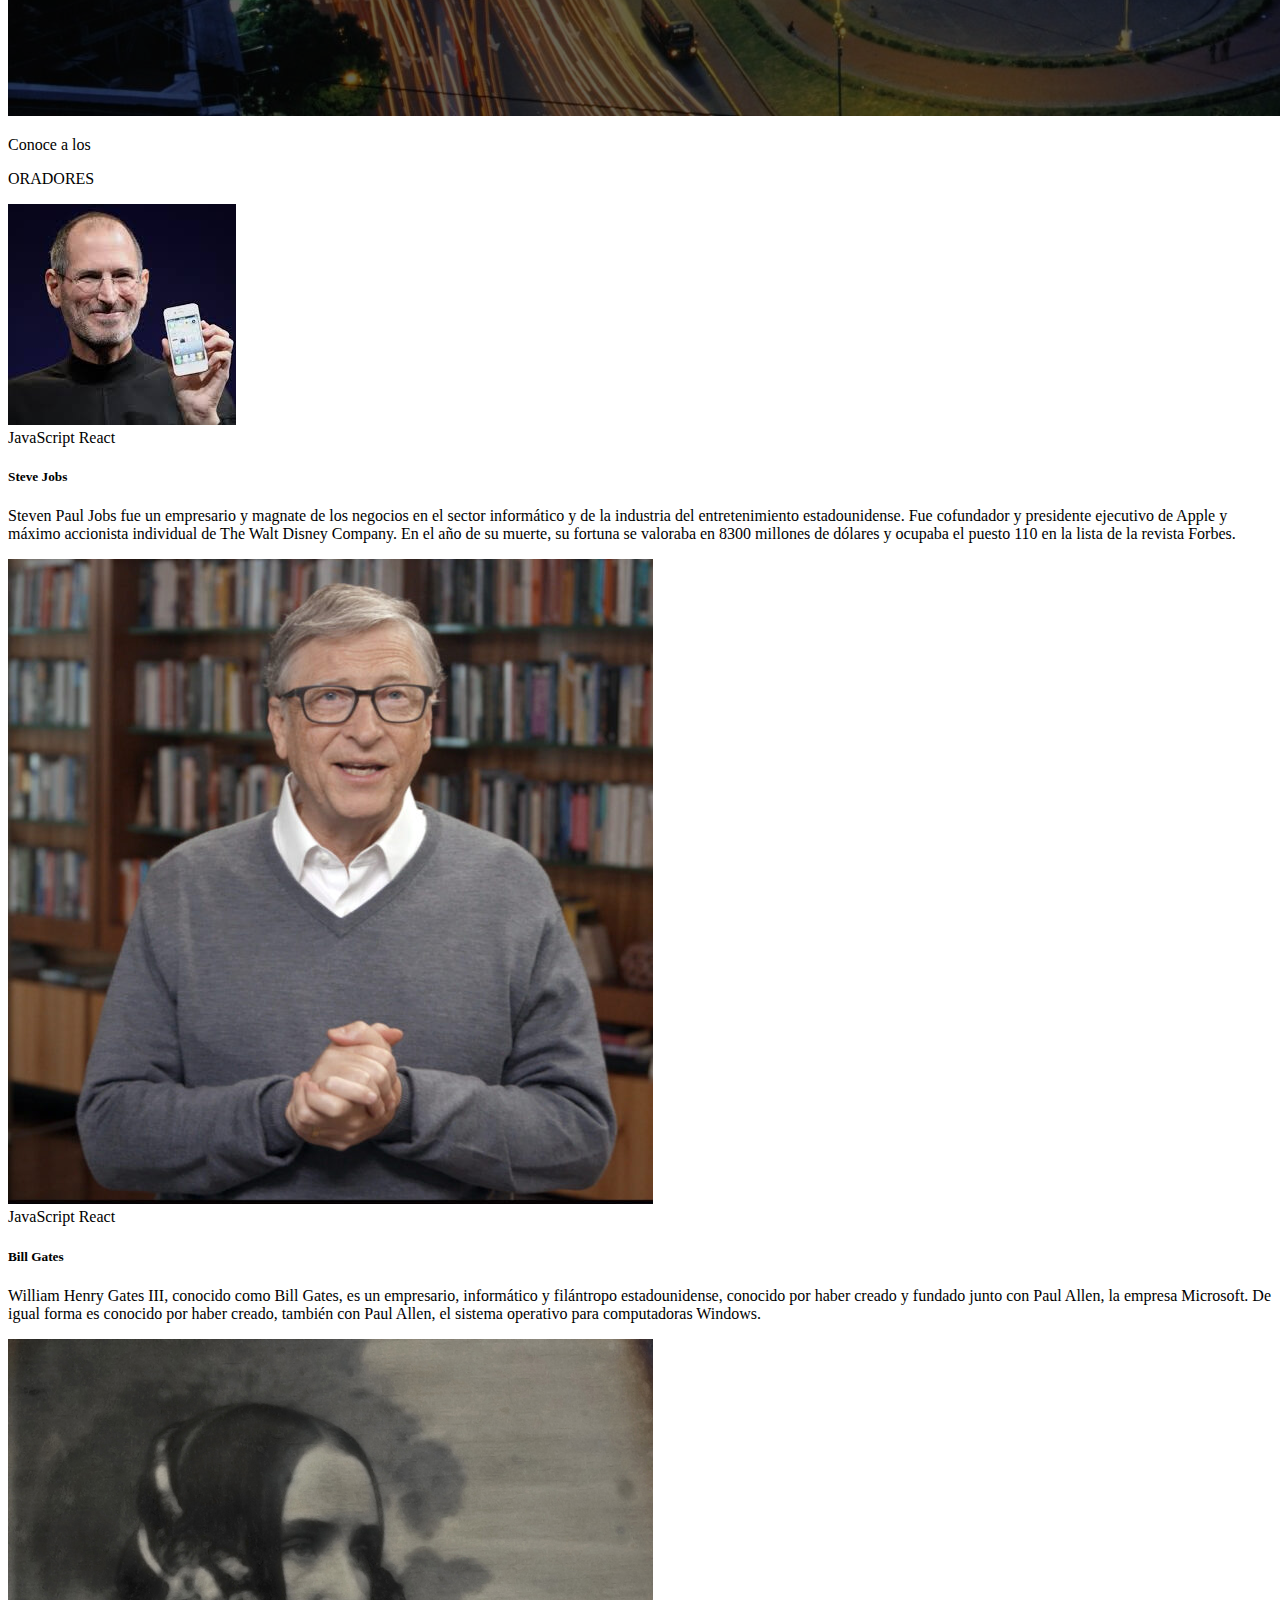
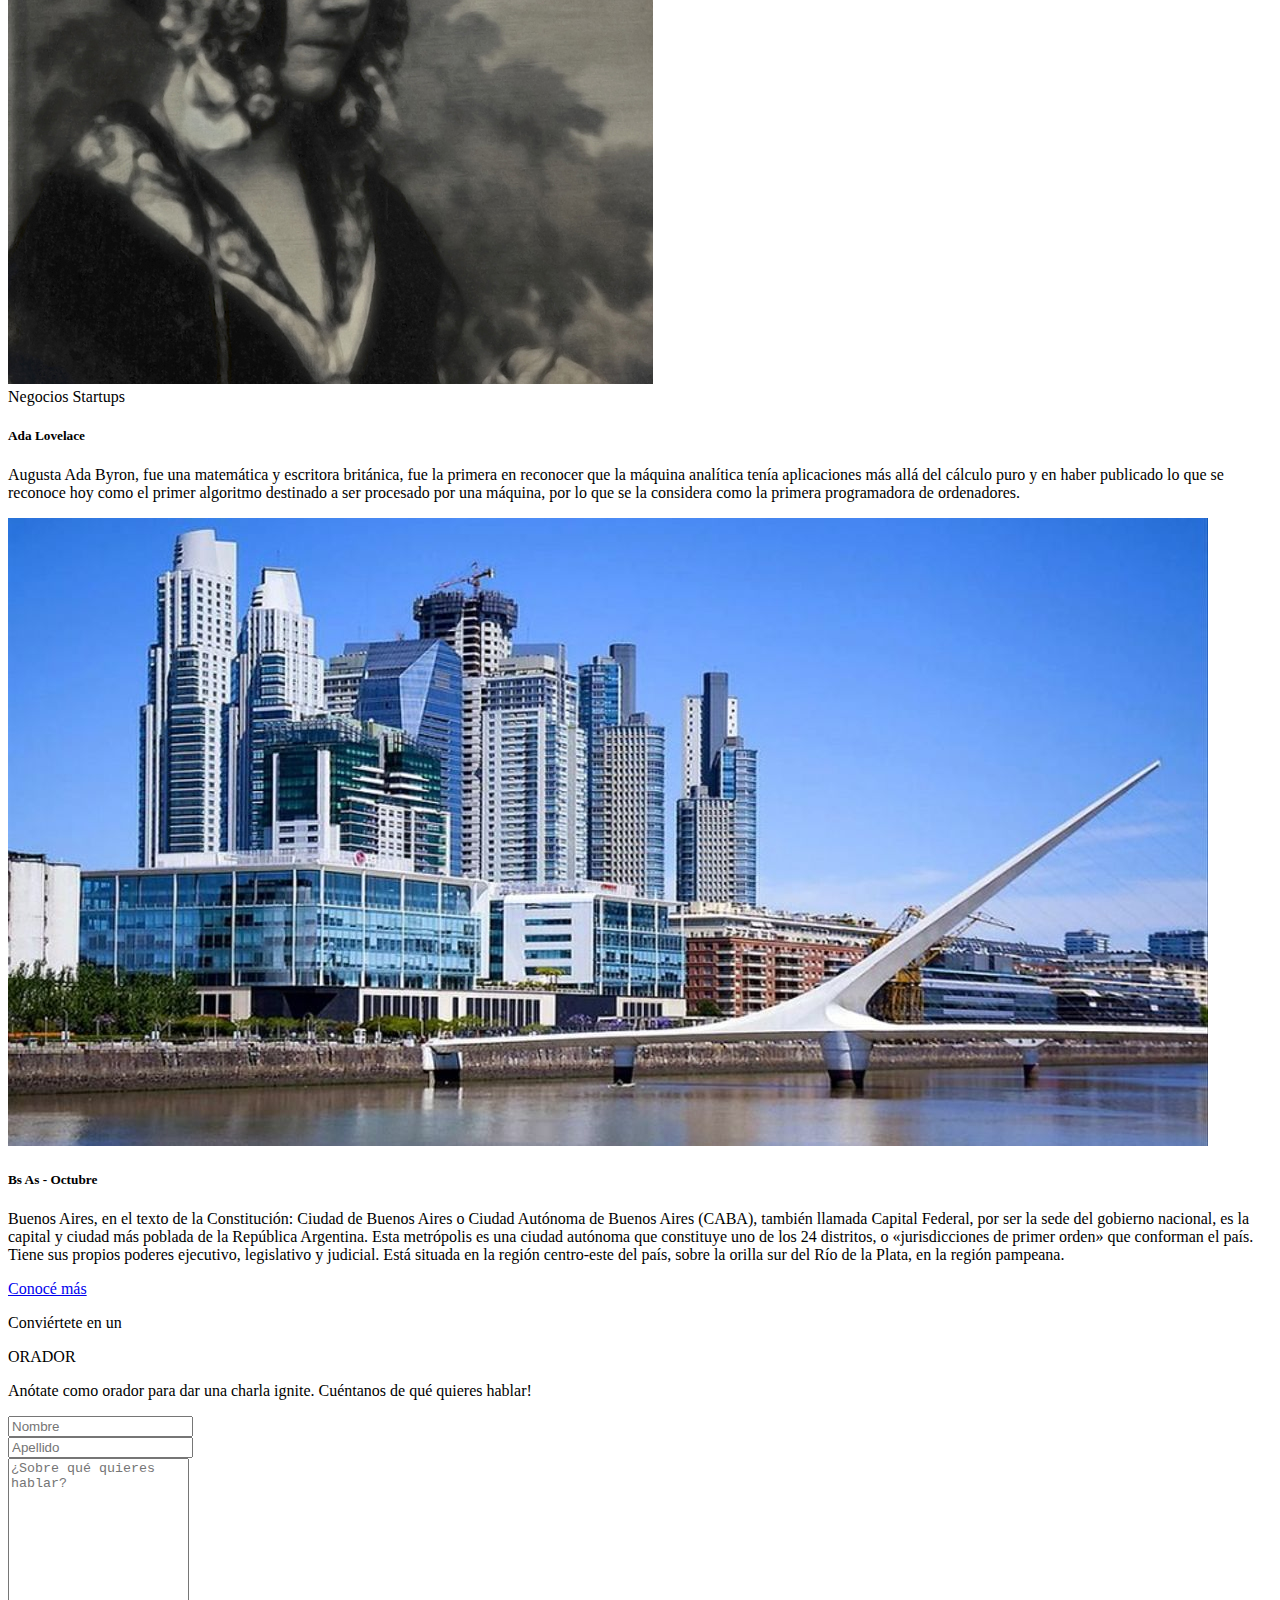
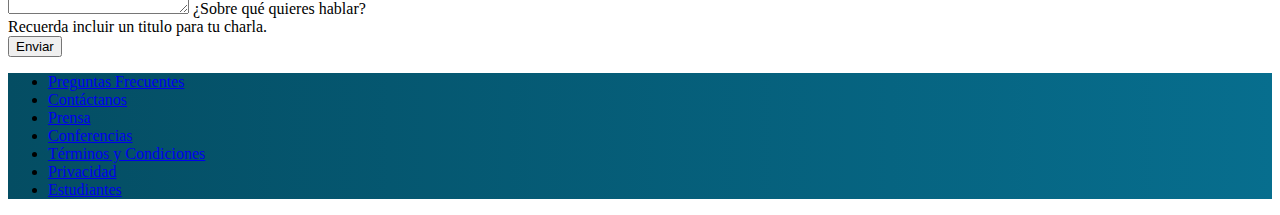
==== commit 66b736cf: "actualización de textos e imagenes" ====
--- a/index.html
+++ b/index.html
@@ -1,245 +1,248 @@
-<!DOCTYPE html>
-<html lang="en">
-
-<head>
-  <meta charset="UTF-8">
-  <meta http-equiv="X-UA-Compatible" content="IE=edge">
-  <meta name="viewport" content="width=device-width, initial-scale=1.0">
-  <link href="https://cdn.jsdelivr.net/npm/bootstrap@5.1.3/dist/css/bootstrap.min.css" rel="stylesheet"
-    integrity="sha384-1BmE4kWBq78iYhFldvKuhfTAU6auU8tT94WrHftjDbrCEXSU1oBoqyl2QvZ6jIW3" crossorigin="anonymous">
-  <link href="style.css" rel="stylesheet">
- 
-  <title>TP INTEGRADOR</title>
-</head>
-
-<body>
-  <header>
-    <div class="container">
-      <nav class=" row navbar fixed-top navbar-expand-lg navbar-dark bg-dark ">
-
-        <div class="col-auto text-center">
-          <a class="navbar-brand " href="#"><img src="./imagenes_integrador_front/codoacodo.png" alt="Codoacodo"
-              class=" w-25">Conf Bs As</a>
-          <button class="navbar-toggler" type="button" data-bs-toggle="collapse"
-            data-bs-target="#navbarSupportedContent" aria-controls="navbarSupportedContent" aria-expanded="false"
-            aria-label="Toggle navigation">
-            <span class="navbar-toggler-icon"></span>
-          </button>
-        </div>
-
-
-        <div class="col-auto collapse navbar-collapse justify-content-end" id="navbarSupportedContent">
-          <ul class="navbar-nav mb-2 mb-lg-0">
-            <li class="nav-item">
-              <a class="nav-link active" aria-current="page" href="#descripcion">La conferencia</a>
-            </li>
-            <li class="nav-item">
-              <a class="nav-link" href="#oradores">Los oradores</a>
-            </li>
-            <li class="nav-item">
-              <a class="nav-link" href="#lugar">El lugar y la fecha</a>
-            </li>
-            <li class="nav-item">
-              <a class="nav-link" href="#conviertete">Conviértete en orador</a>
-            </li>
-            <li class="nav-item">
-              <a class="nav-link text-success" href="compra.html">Comprar tickets</a>
-            </li>
-          </ul>
-        </div>
-
-      </nav>
-    </div>
-
-  </header>
-  <main>
-    <section>
-
-      <div id="carouselExampleSlidesOnly" class="carousel slide " data-bs-ride="carousel">
-        <div class="carousel-inner">
-          <div class="carousel-item active">
-            <img src="./imagenes_integrador_front/ba1.jpg" class="d-block w-100 " alt="ba1">
-          </div>
-          <div class="carousel-item">
-            <img src="./imagenes_integrador_front/ba2.jpg" class="d-block w-100" alt="ba2">
-          </div>
-          <div class="carousel-item">
-            <img src="./imagenes_integrador_front/ba3.jpg" class="d-block w-100" alt="ba3">
-          </div>
-        </div>
-
-      </div>
-
-      <div class="descripcion" id="descripcion">
-        <div class="card-body">
-          <h5 class="card-title fs-2">Conf Ba As</h5>
-          <p class="card-text fs-5">Ba As llega por primera vez a Argentina. Un evento para compartir con nuestra
-            comunidad el conocimiento y experiencia de los expertos que estan creando el futuro de internet. Ven a
-            conocer miembros del evento, a otros estudiantes de Codo a Codo y los oradores de primer nivel que tenemos
-            para ti. Te esperamos!</p>
-          <a href="#conviertete" class=" btn-orador btn btn-outline-light fs-5">Quiero ser orador</a>
-          <a href="compra.html" class="btn btn-success fs-5">Comprar tickets</a>
-
-        </div>
-      </div>
-
-    </section>
-
-    <section id="oradores">
-
-      <div class="container">
-        <div class="row mt-3">
-          <div class="col text-center">
-            <p class="fs-5 mt-3">Conoce a los</p>
-            <p class="fs-3 fw-bold">ORADORES</h3>
-          </div>
-        </div>
-        <div class="row row-cols-1 row-cols-md-3 g-4 mb-5">
-          <div class="col">
-            <div class="card h-100">
-              <img src="./imagenes_integrador_front/steve.jpg" class="card-img-top" alt="steve">
-              <div class="card-body">
-                <span class="badge bg-warning text-dark">JavaScript</span>
-                <span class="badge bg-info text-dark">React</span>
-                <h5 class="card-title">Steve Jobs</h5>
-                <p class="card-text">
-                  Lorem ipsum dolor, sit amet consectetur adipisicing elit. Ex,
-                  quaerat, nam provident praesentium assumenda ullam quia quae
-                  nesciunt aut perferendis nulla recusandae sunt odit blanditiis
-                  fugit placeat quo ad repudiandae.
-                </p>
-              </div>
-            </div>
-          </div>
-          <div class="col">
-            <div class="card h-100">
-              <img src="./imagenes_integrador_front/bill.jpg" class="card-img-top" alt="bill">
-              <div class="card-body">
-                <span class="badge bg-warning text-dark">JavaScript</span>
-                <span class="badge bg-info text-dark">React</span>
-                <h5 class="card-title">Bill Gates</h5>
-                <p class="card-text">
-                  Lorem ipsum dolor, sit amet consectetur adipisicing elit. Ex,
-                  quaerat, nam provident praesentium assumenda ullam quia quae
-                  nesciunt aut perferendis nulla recusandae sunt odit blanditiis
-                  fugit placeat quo ad repudiandae.
-                </p>
-              </div>
-            </div>
-          </div>
-          <div class="col">
-            <div class="card h-100">
-              <img src="./imagenes_integrador_front/ada.jpeg" class="card-img-top" alt="ada">
-              <div class="card-body">
-                <span class="badge bg-secondary">Negocios</span>
-                <span class="badge bg-danger">Startups</span>
-                <h5 class="card-title">Ada Lovelace</h5>
-                <p class="card-text">
-                  Lorem ipsum dolor, sit amet consectetur adipisicing elit. Ex,
-                  quaerat, nam provident praesentium assumenda ullam quia quae
-                  nesciunt aut perferendis nulla recusandae sunt odit blanditiis
-                  fugit placeat quo ad repudiandae.</p>
-              </div>
-            </div>
-          </div>
-        </div>
-      </div>
-    </section>
-    <section id="lugar">
-      <div class="container-fluid">
-        <div class="row row-cols-1 row-cols-md-2 g-1">
-          <div class="col ">
-            <img src="./imagenes_integrador_front/honolulu.jpg" class="img-fluid h-100" alt="honolulu">
-          </div>
-          <div class=" col ">
-            <div class="card text-white bg-dark h-100 p-1">
-              <div class="card-body">
-                <h5 class="card-title fs-3">Bs As - Octubre</h5>
-                <p class="card-text">
-                  Buenos Aires es la provincia y localidad más grande del estado
-                  de Argentina, en los Estados Unidos. Honolulu es la más sureña
-                  de entre las principales ciudades estadounidenses. Aunque el
-                  nombre de Honolulu se refiere al área urbana en la costa
-                  sureste de la isla de Oahu, la ciudad y condado de Honolulu
-                  han formado una ciudad-condado consolidada que cubre toda la
-                  ciudad (aproximadamente 600 km<sup>2</sup> de superficie).</p>
-                <a href="#" class="btn btn-outline-light">Conocé más</a>
-
-              </div>
-            </div>
-          </div>
-        </div>
-      </div>
-      </div>
-    </section>
-    <section id="conviertete">
-      <div class="container">
-        <div class="row mt-3">
-          <div class="col text-center">
-            <p class="fs-5 ">Conviértete en un</p>
-            <p class="fs-3 fw-bold">ORADOR</h3>
-            <p>Anótate como orador para dar una charla ignite. Cuéntanos de qué quieres hablar!</p>
-          </div>
-        </div>
-        <form>
-          <div class="row mb-3">
-            <div class="col">
-              <input type="text" class="form-control" placeholder="Nombre" aria-label="Nombre">
-            </div>
-            <div class="col">
-              <input type="text" class="form-control" placeholder="Apellido" aria-label="Apellido">
-            </div>
-          </div>
-          <div class="row mb-3">
-            <div class=" col form-floating">
-              <textarea class="form-control" placeholder="¿Sobre qué quieres hablar?" id="floatingTextarea2"
-                style="height: 150px"></textarea>
-              <label for="floatingTextarea2" class="fs-4 text-muted ">¿Sobre qué quieres hablar?</label>
-            </div>
-            <span>Recuerda incluir un titulo para tu charla.</span>
-          </div>
-
-          <button type="submit" class="btn btn-success mb-3 w-100 fs-4">Enviar </button>
-        </form>
-
-      </div>
-    </section>
-  </main>
-  <footer>
-    <div class="container-fluid">
-      <nav class="row justify-content-center navbar navbar-expand-md mt-3 p-4 ">
-
-        <ul class=" col-auto navbar-nav text-white">
-          <li class="nav-item">
-            <a class="nav-link text-reset " href="#">Preguntas Frecuentes</a>
-          </li>
-          <li class="nav-item">
-            <a class="nav-link text-reset" href="#">Contáctanos</a>
-          </li>
-          <li class="nav-item">
-            <a class="nav-link text-reset" href="#">Prensa</a>
-          </li>
-          <li class="nav-item">
-            <a class="nav-link text-reset" href="#">Conferencias</a>
-          </li>
-          <li class="nav-item">
-            <a class="nav-link text-reset" href="#">Términos y Condiciones</a>
-          </li>
-          <li class="nav-item">
-            <a class="nav-link text-reset" href="#">Privacidad</a>
-          </li>
-          <li class="nav-item">
-            <a class="nav-link text-reset" href="#">Estudiantes</a>
-          </li>
-        </ul>
-      </nav>
-    </div>
-  </footer>
-
-  <script src="https://cdn.jsdelivr.net/npm/bootstrap@5.1.3/dist/js/bootstrap.bundle.min.js"
-    integrity="sha384-ka7Sk0Gln4gmtz2MlQnikT1wXgYsOg+OMhuP+IlRH9sENBO0LRn5q+8nbTov4+1p"
-    crossorigin="anonymous"></script>
-
-</body>
-
-</html> +<!DOCTYPE html>
+<html lang="en">
+
+<head>
+  <meta charset="UTF-8">
+  <meta http-equiv="X-UA-Compatible" content="IE=edge">
+  <meta name="viewport" content="width=device-width, initial-scale=1.0">
+  <link href="https://cdn.jsdelivr.net/npm/bootstrap@5.1.3/dist/css/bootstrap.min.css" rel="stylesheet"
+    integrity="sha384-1BmE4kWBq78iYhFldvKuhfTAU6auU8tT94WrHftjDbrCEXSU1oBoqyl2QvZ6jIW3" crossorigin="anonymous">
+  <link href="style.css" rel="stylesheet">
+
+  <title>TP INTEGRADOR</title>
+</head>
+
+<body>
+  <header>
+    <div class="container-fluid">
+      <nav class=" row navbar fixed-top navbar-expand-lg navbar-dark bg-dark ">
+
+        <div class="col-auto text-center">
+          <a class="navbar-brand " href="#"><img src="./imagenes_integrador_front/codoacodo.png" alt="Codoacodo"
+              class=" w-25">Conf Bs As</a>
+          <button class="navbar-toggler" type="button" data-bs-toggle="collapse"
+            data-bs-target="#navbarSupportedContent" aria-controls="navbarSupportedContent" aria-expanded="false"
+            aria-label="Toggle navigation">
+            <span class="navbar-toggler-icon"></span>
+          </button>
+
+        </div>
+
+
+        <div class="col-auto collapse navbar-collapse justify-content-end" id="navbarSupportedContent">
+          <ul class="navbar-nav mb-2 mb-lg-0">
+            <li class="nav-item">
+              <a class="nav-link active" aria-current="page" href="#descripcion">La conferencia</a>
+            </li>
+            <li class="nav-item">
+              <a class="nav-link" href="#oradores">Los oradores</a>
+            </li>
+            <li class="nav-item">
+              <a class="nav-link" href="#lugar">El lugar y la fecha</a>
+            </li>
+            <li class="nav-item">
+              <a class="nav-link" href="#conviertete">Conviértete en orador</a>
+            </li>
+            <li class="nav-item">
+              <a class="nav-link text-success" href="compra.html">Comprar tickets</a>
+            </li>
+          </ul>
+        </div>
+
+      </nav>
+    </div>
+
+  </header>
+  <main>
+    <section>
+
+      <div id="carouselExampleSlidesOnly" class="carousel slide " data-bs-ride="carousel">
+        <div class="carousel-inner">
+          <div class="carousel-item active">
+            <img src="./imagenes_integrador_front/ba1.jpg" class="d-block w-100 " alt="ba1">
+          </div>
+          <div class="carousel-item">
+            <img src="./imagenes_integrador_front/ba2.jpg" class="d-block w-100" alt="ba2">
+          </div>
+          <div class="carousel-item">
+            <img src="./imagenes_integrador_front/ba3.jpg" class="d-block w-100" alt="ba3">
+          </div>
+        </div>
+
+      </div>
+
+      <div class="descripcion" id="descripcion">
+        <div class="card-body">
+          <h5 class="card-title fs-2">Conf Ba As</h5>
+          <p class="card-text fs-5">Ba As llega por primera vez a Argentina. Un evento para compartir con nuestra
+            comunidad el conocimiento y experiencia de los expertos que estan creando el futuro de internet. Ven a
+            conocer miembros del evento, a otros estudiantes de Codo a Codo y los oradores de primer nivel que tenemos
+            para ti. Te esperamos!</p>
+          <a href="#conviertete" class=" btn-orador btn btn-outline-light fs-5 mt-2 mt-sm-0">Quiero ser orador</a>
+          <a href="compra.html" class="btn btn-success fs-5 mt-2 mt-sm-0">Comprar tickets</a>
+
+        </div>
+      </div>
+
+    </section>
+
+    <section id="oradores">
+
+      <div class="container">
+        <div class="row mt-3">
+          <div class="col text-center">
+            <p class="fs-5 mt-3">Conoce a los</p>
+            <p class="fs-3 fw-bold">ORADORES</h3>
+          </div>
+        </div>
+        <div class="row row-cols-1 row-cols-md-3 g-4 mb-5">
+          <div class="col">
+            <div class="card h-100">
+              <img src="./imagenes_integrador_front/steve.jpg" class="card-img-top" alt="steve">
+              <div class="card-body">
+                <span class="badge bg-warning text-dark">JavaScript</span>
+                <span class="badge bg-info text-dark">React</span>
+                <h5 class="card-title">Steve Jobs</h5>
+                <p class="card-text">
+                  Steven Paul Jobs fue un empresario y magnate de los negocios en el sector informático y de la
+                  industria del entretenimiento estadounidense. Fue cofundador y presidente ejecutivo de Apple​ y
+                  máximo accionista individual de The Walt Disney Company. En el año de su muerte, su fortuna se
+                  valoraba en 8300 millones de dólares y ocupaba el puesto 110 en la lista de la
+                  revista Forbes.
+                </p>
+              </div>
+            </div>
+          </div>
+          <div class="col">
+            <div class="card h-100">
+              <img src="./imagenes_integrador_front/bill.jpg" class="card-img-top" alt="bill">
+              <div class="card-body">
+                <span class="badge bg-warning text-dark">JavaScript</span>
+                <span class="badge bg-info text-dark">React</span>
+                <h5 class="card-title">Bill Gates</h5>
+                <p class="card-text">
+                  William Henry Gates III, conocido como Bill Gates, es un
+                  empresario, informático y filántropo estadounidense, conocido por haber creado y
+                  fundado junto con Paul Allen, la empresa Microsoft. De igual forma es conocido por haber creado,
+                  también con Paul Allen, el sistema operativo para computadoras Windows.
+                </p>
+              </div>
+            </div>
+          </div>
+          <div class="col">
+            <div class="card h-100">
+              <img src="./imagenes_integrador_front/ada.jpeg" class="card-img-top" alt="ada">
+              <div class="card-body">
+                <span class="badge bg-secondary">Negocios</span>
+                <span class="badge bg-danger">Startups</span>
+                <h5 class="card-title">Ada Lovelace</h5>
+                <p class="card-text">
+                  Augusta Ada Byron, fue una
+                  matemática y escritora británica, fue la primera en reconocer que la
+                  máquina analítica tenía aplicaciones más allá del cálculo puro y en haber publicado lo que se reconoce
+                  hoy como
+                  el primer algoritmo destinado a ser procesado por una máquina, por lo que se la considera como la
+                  primera programadora de ordenadores.</p>
+              </div>
+            </div>
+          </div>
+        </div>
+      </div>
+    </section>
+    <section id="lugar">
+      <div class="container-fluid">
+        <div class="row row-cols-1 row-cols-md-2 g-1">
+          <div class="col ">
+            <img src="./imagenes_integrador_front/BSAS.jpg" class="img-fluid h-100 rounded" alt="bsas">
+          </div>
+          <div class=" col ">
+            <div class="card text-white bg-dark h-100 p-1">
+              <div class="card-body">
+                <h5 class="card-title fs-3">Bs As - Octubre</h5>
+                <p class="card-text">
+                  Buenos Aires, en el texto de la Constitución: Ciudad de Buenos Aires o Ciudad Autónoma de Buenos Aires
+                  (CABA), también llamada Capital Federal, por ser la sede del gobierno nacional, es la capital y
+                  ciudad más poblada de la República Argentina. Esta metrópolis es una ciudad autónoma que constituye
+                  uno de los 24 distritos, o «jurisdicciones de primer orden» que conforman el país. Tiene sus
+                  propios poderes ejecutivo, legislativo y judicial. Está situada en la región centro-este del país,
+                  sobre la orilla sur del Río de la Plata, en la región pampeana.</p>
+                <a href="#" class="btn btn-outline-light">Conocé más</a>
+
+              </div>
+            </div>
+          </div>
+        </div>
+      </div>
+      </div>
+    </section>
+    <section id="conviertete">
+      <div class="container">
+        <div class="row mt-3">
+          <div class="col text-center">
+            <p class="fs-5 ">Conviértete en un</p>
+            <p class="fs-3 fw-bold">ORADOR</h3>
+            <p>Anótate como orador para dar una charla ignite. Cuéntanos de qué quieres hablar!</p>
+          </div>
+        </div>
+        <form>
+          <div class="row mb-3">
+            <div class="col">
+              <input type="text" class="form-control" placeholder="Nombre" aria-label="Nombre">
+            </div>
+            <div class="col">
+              <input type="text" class="form-control" placeholder="Apellido" aria-label="Apellido">
+            </div>
+          </div>
+          <div class="row mb-3">
+            <div class=" col form-floating">
+              <textarea class="form-control" placeholder="¿Sobre qué quieres hablar?" id="floatingTextarea2"
+                style="height: 150px"></textarea>
+              <label for="floatingTextarea2" class="fs-4 text-muted ">¿Sobre qué quieres hablar?</label>
+            </div>
+            <span>Recuerda incluir un titulo para tu charla.</span>
+          </div>
+
+          <button type="submit" class="btn btn-success mb-3 w-100 fs-4">Enviar </button>
+        </form>
+
+      </div>
+    </section>
+  </main>
+  <footer>
+    <div class="container-fluid">
+      <nav class="row  navbar navbar-expand-md mt-3 p-4 ">
+
+        <ul class=" col-auto navbar-nav text-white w-100 justify-content-evenly">
+          <li class="nav-item">
+            <a class="nav-link text-reset " href="#">Preguntas Frecuentes</a>
+          </li>
+          <li class="nav-item">
+            <a class="nav-link text-reset" href="#">Contáctanos</a>
+          </li>
+          <li class="nav-item">
+            <a class="nav-link text-reset" href="#">Prensa</a>
+          </li>
+          <li class="nav-item">
+            <a class="nav-link text-reset" href="#">Conferencias</a>
+          </li>
+          <li class="nav-item">
+            <a class="nav-link text-reset" href="#">Términos y Condiciones</a>
+          </li>
+          <li class="nav-item">
+            <a class="nav-link text-reset" href="#">Privacidad</a>
+          </li>
+          <li class="nav-item">
+            <a class="nav-link text-reset" href="#">Estudiantes</a>
+          </li>
+        </ul>
+      </nav>
+    </div>
+  </footer>
+
+  <script src="https://cdn.jsdelivr.net/npm/bootstrap@5.1.3/dist/js/bootstrap.bundle.min.js"
+    integrity="sha384-ka7Sk0Gln4gmtz2MlQnikT1wXgYsOg+OMhuP+IlRH9sENBO0LRn5q+8nbTov4+1p"
+    crossorigin="anonymous"></script>
+
+</body>
+
+</html>--- a/style.css
+++ b/style.css
@@ -1,66 +1,67 @@
-
-
-
-.carousel-item img{
-    
-    filter: brightness(40%);
-}
-
-footer{
-    background-image: linear-gradient(to right, #044D63   ,#076E8E  );
-
-}
-
-.total{
-   background-color: #9EDBEE ;
-   border: none;
-   border-radius: 10px ;
-}
-
-
-@media only screen and (min-width:1100px){
-
-    .carousel {
-        position:relative;
-    }
-
-    .descripcion {
-        position:absolute;
-        color:white;
-        width: 50%;
-        margin-top: -35%; 
-        margin-left:50%;
-        text-align: end;
-  
-
-    }
-
-}
-
-@media only screen and (max-width:1100px){
-
-.descripcion{
-    text-align: center;
-    
-}
-.descripcion h5{
-    display: inline;
-    background-color: #F1C40F  ;
-    border-radius: 8px;
-}
-
-.descripcion p{
-   font-weight:500;
-}
-
-.btn-orador{
-    border: 2px solid #A2A5A6 ;
-    color: black;
-   
-}
-
-
-
-
-
-}+
+
+
+header {
+    height:60px ;
+}
+.carousel-item img{
+    
+    filter: brightness(40%);
+}
+
+footer{
+    background-image: linear-gradient(to right, #044D63   ,#076E8E  );
+
+}
+
+.total{
+   background-color: #9EDBEE ;
+   border: none;
+   border-radius: 10px ;
+}
+
+
+
+@media only screen and (min-width:1100px){
+
+    .carousel {
+        position:relative;
+    }
+
+    .descripcion {
+        position:absolute;
+        color:white;
+        width: 50%;
+        margin-top: -40%; 
+        margin-left:50%;
+        text-align: end;
+  
+
+    }
+
+}
+
+@media only screen and (max-width:1100px){
+
+.descripcion{
+    text-align: center;
+    
+}
+.descripcion h5{
+    display: inline;
+    background-color: #F1C40F  ;
+    border-radius: 8px;
+}
+
+.descripcion p{
+   font-weight:500;
+}
+
+.btn-orador{
+    border: 2px solid #A2A5A6 ;
+    color: black;
+   
+}
+
+}
+
